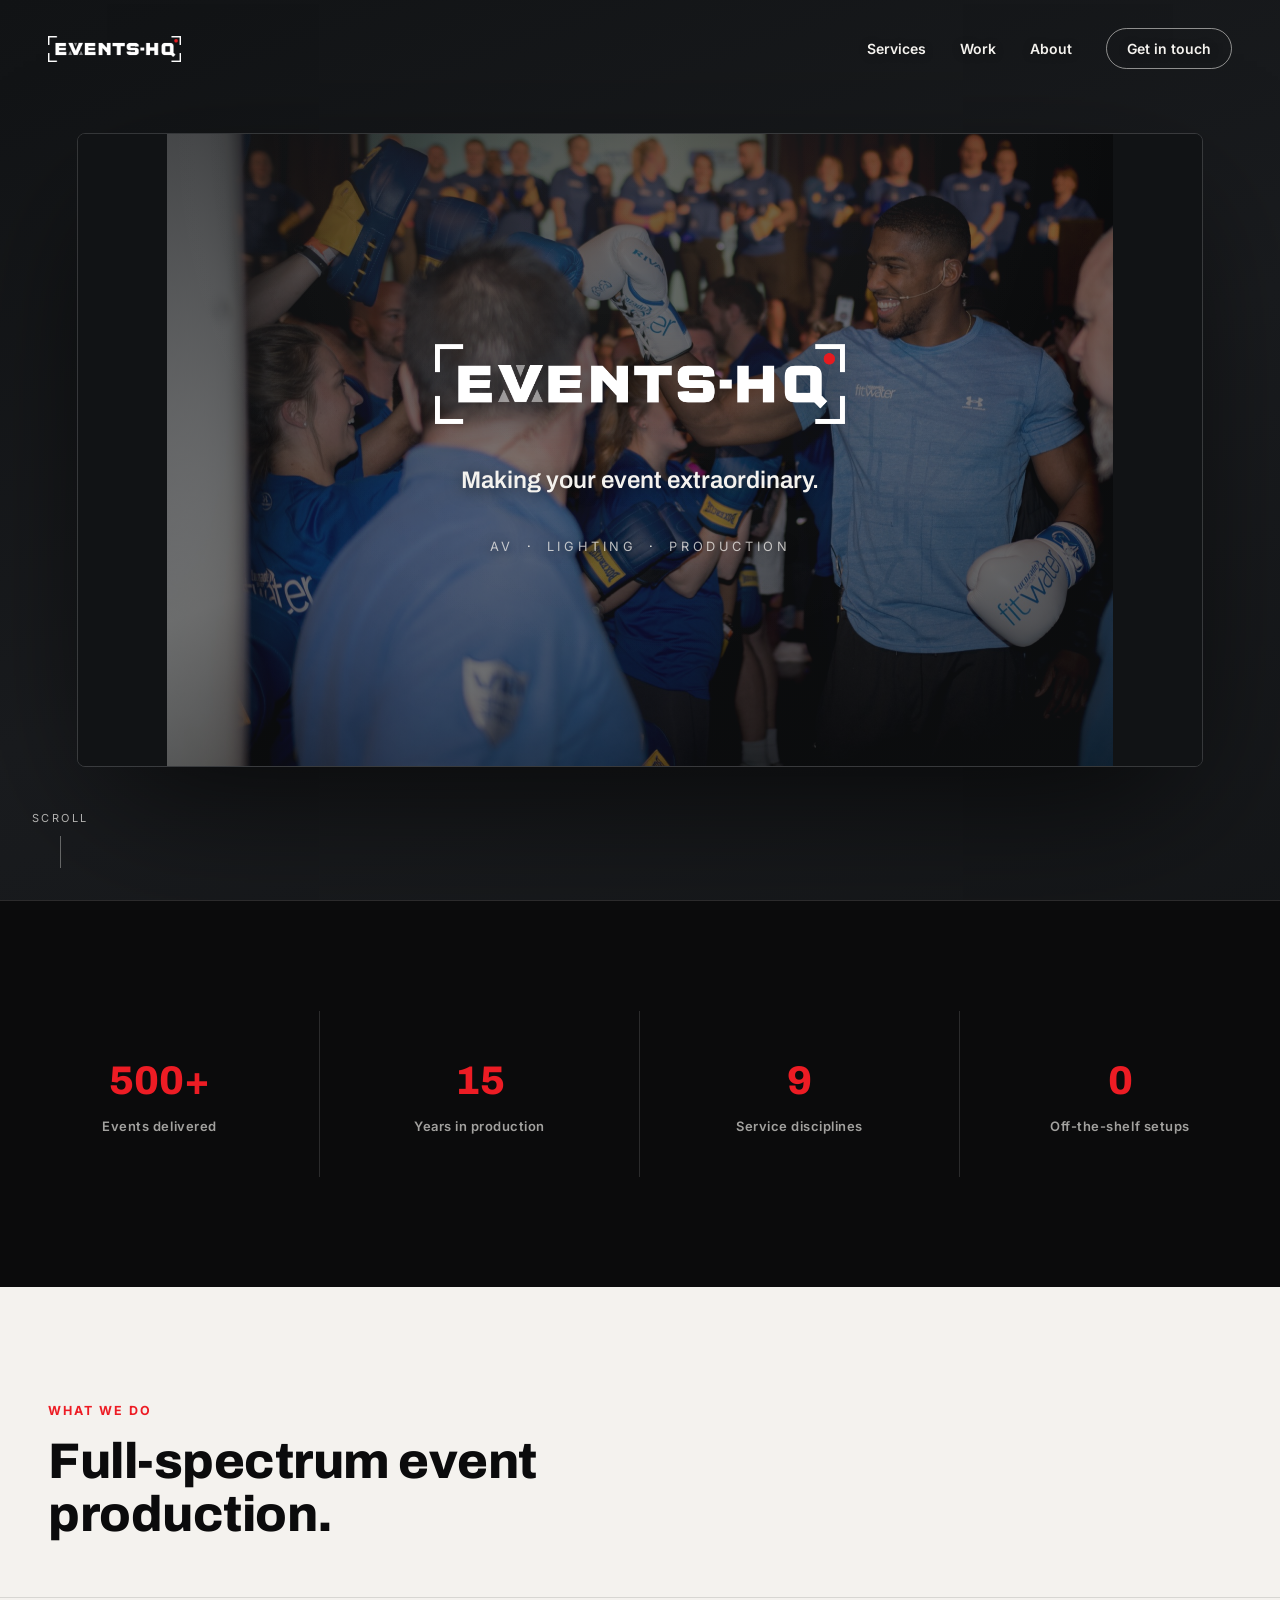
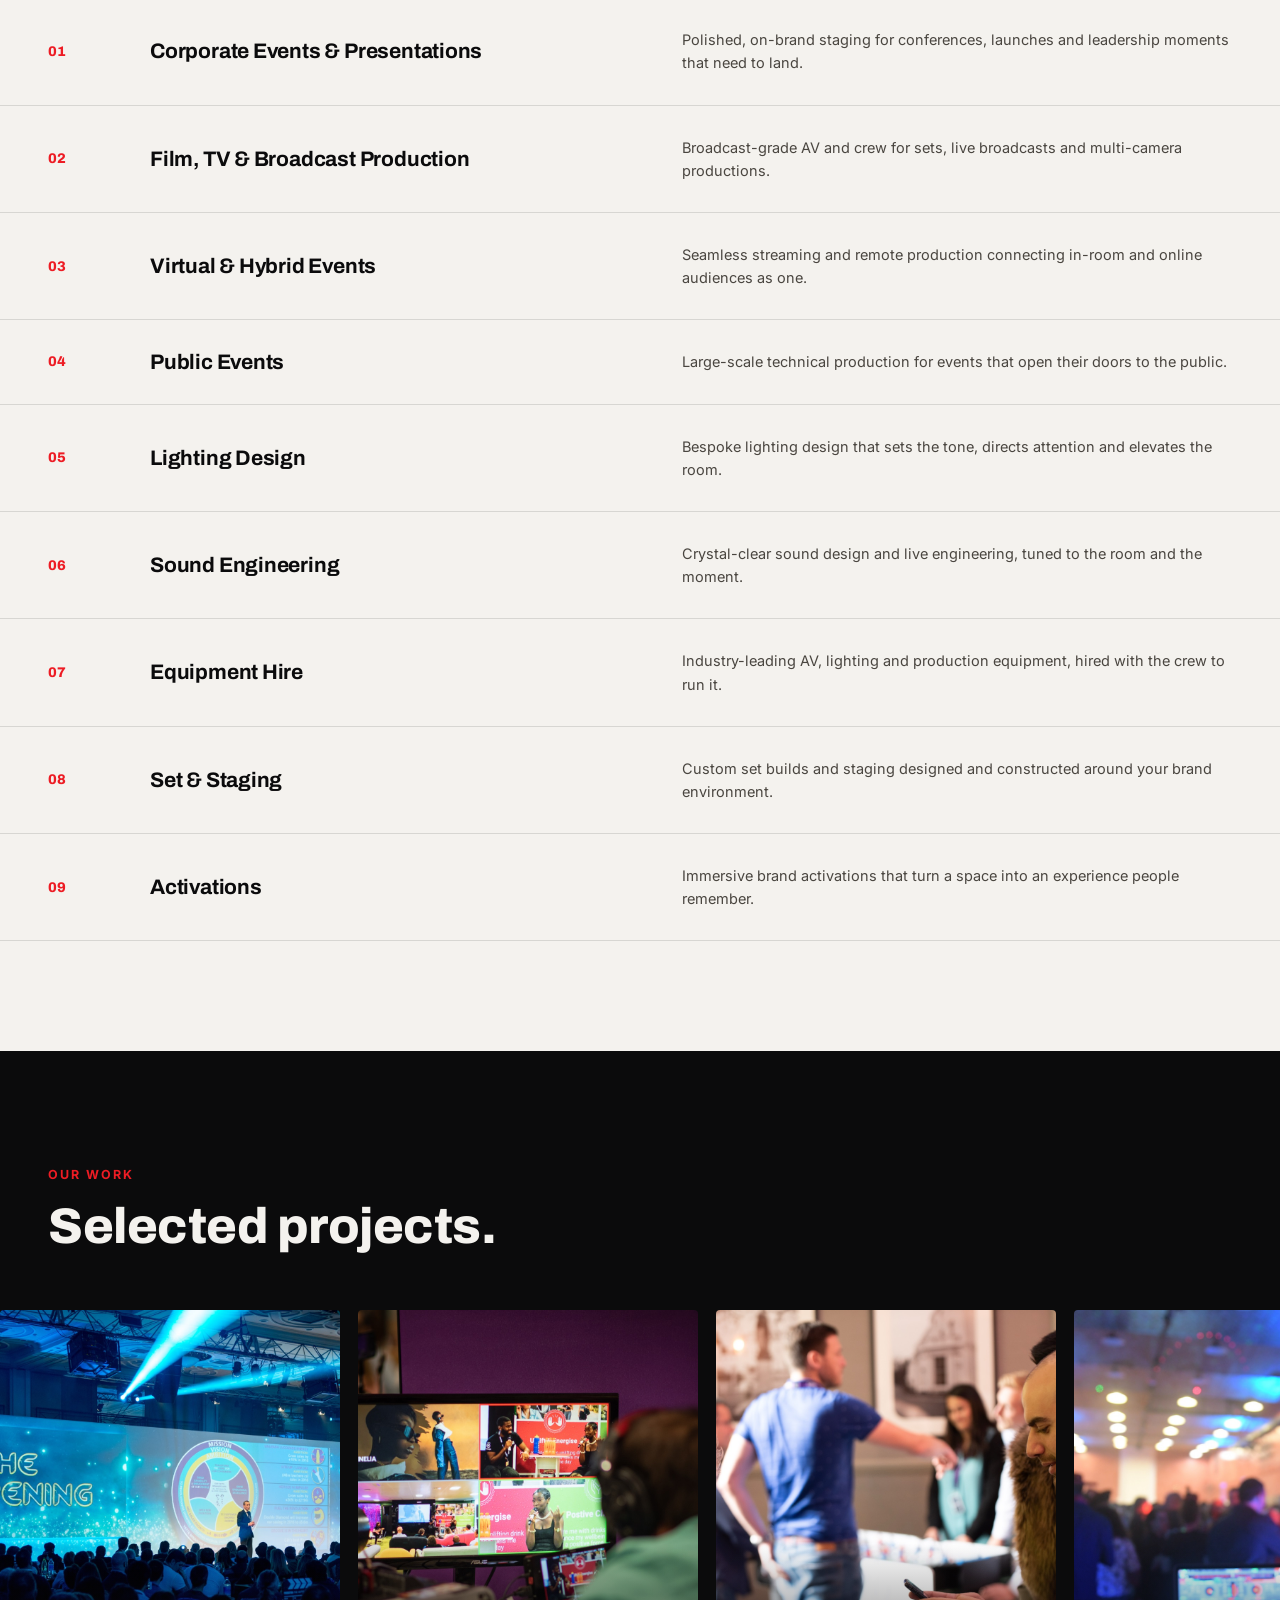
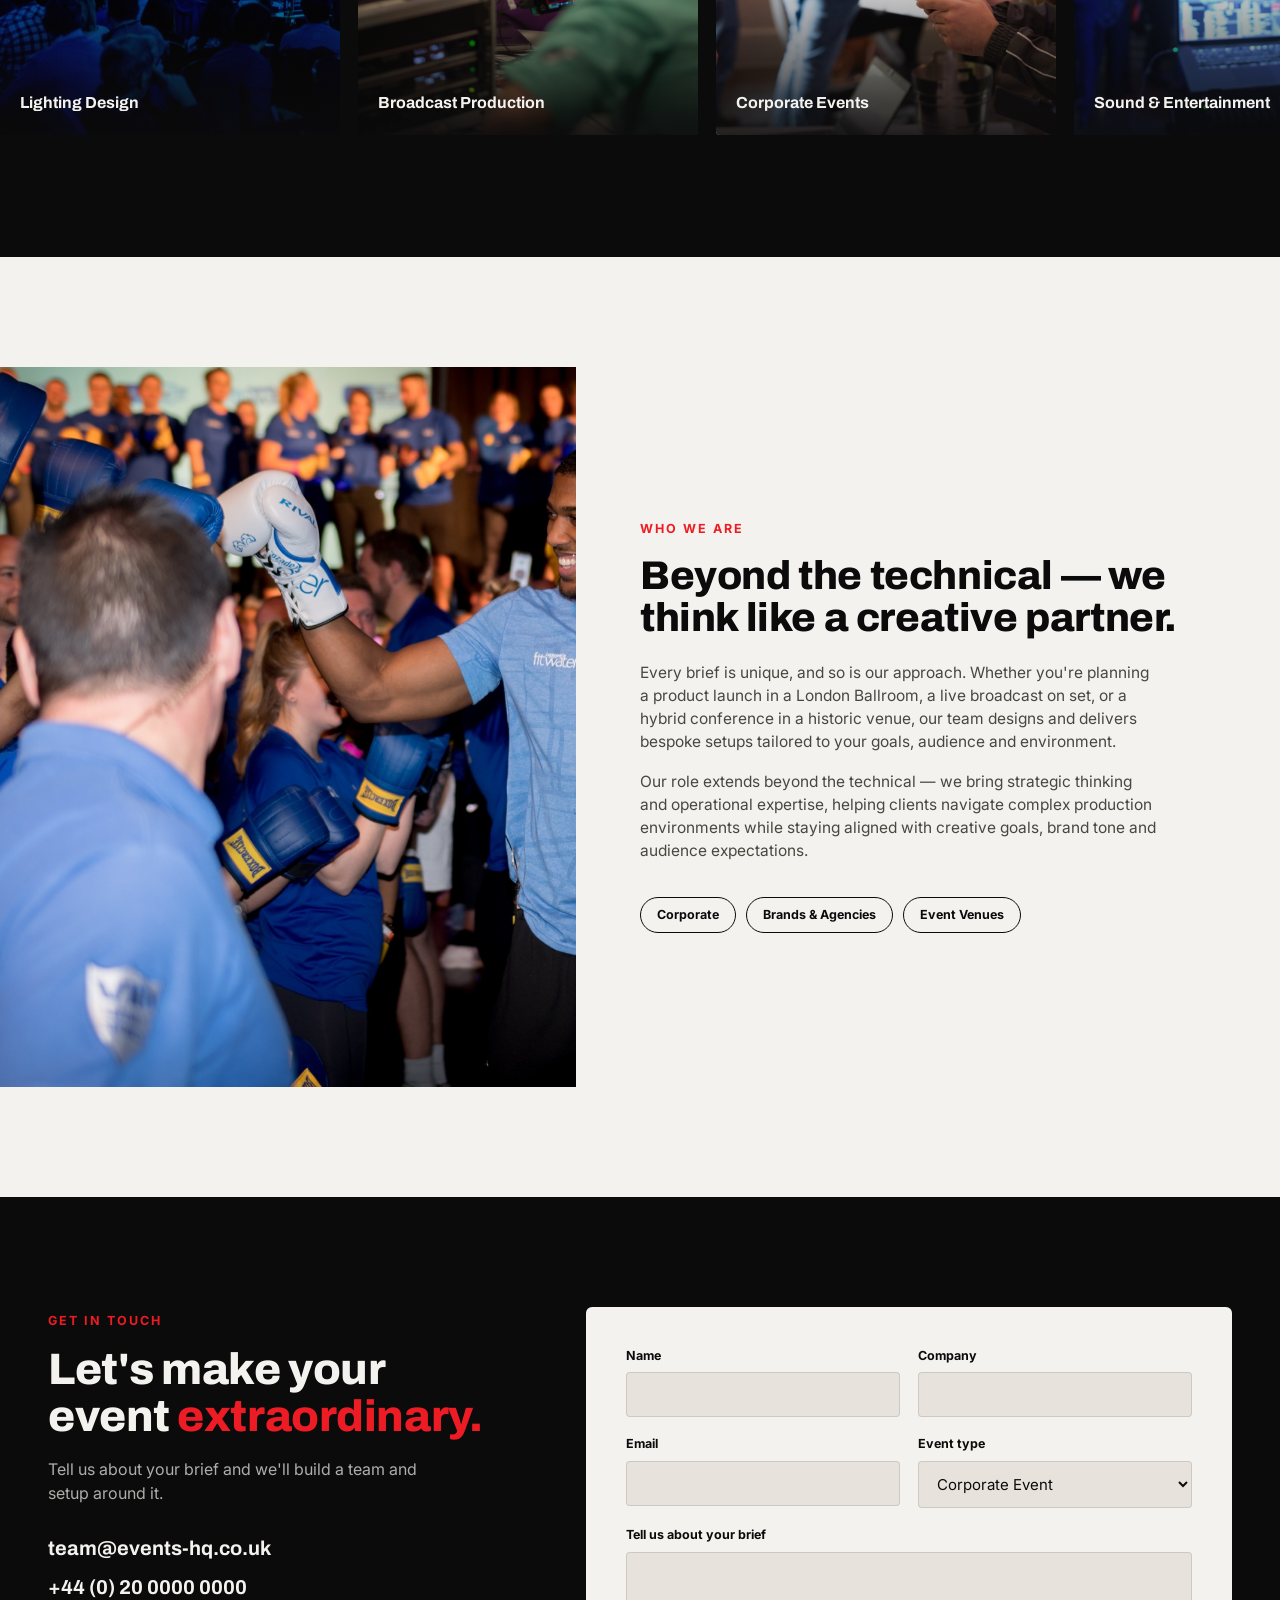
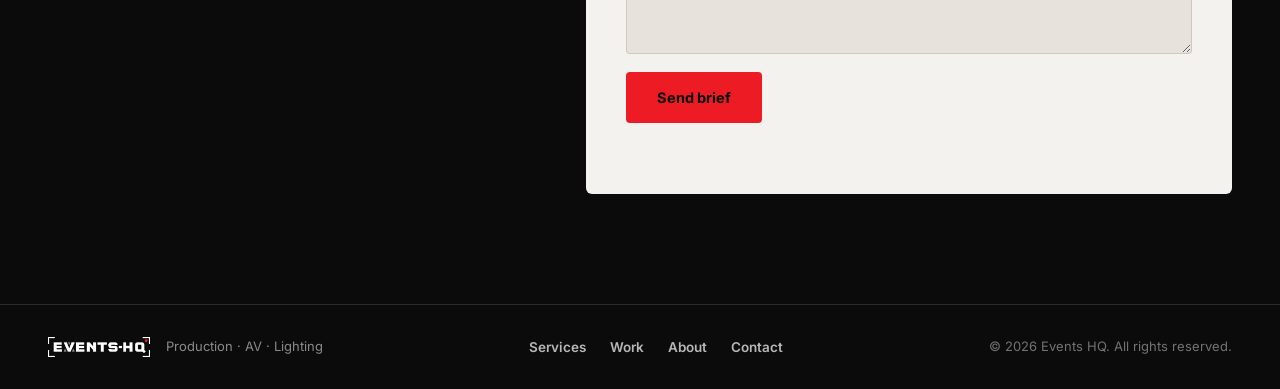
==== index.html @ 7dd7dae5 "deploy website-v2 to root" ====
<!DOCTYPE html>
<html lang="en">
<head>
<meta charset="UTF-8">
<meta name="viewport" content="width=device-width, initial-scale=1.0">
<title>Events HQ — Production, AV &amp; Lighting</title>
<meta name="description" content="Events HQ delivers bespoke production, AV and lighting for corporate, broadcast and public events. Explore our services and get in touch.">
<link rel="preconnect" href="https://fonts.googleapis.com">
<link rel="preconnect" href="https://fonts.gstatic.com" crossorigin>
<link href="https://fonts.googleapis.com/css2?family=Archivo:wght@500;600;700;800;900&family=Inter:wght@400;500;600;700&display=swap" rel="stylesheet">
<link rel="stylesheet" href="styles.css">
</head>
<body>

<header class="site-header" id="siteHeader">
  <a href="#top" class="brand">
    <img src="assets/logos/logo-white.png" alt="Events HQ" class="brand-logo">
  </a>
  <nav class="main-nav" id="mainNav">
    <a href="#services">Services</a>
    <a href="#work">Work</a>
    <a href="#about">About</a>
    <a href="#contact" class="nav-cta">Get in touch</a>
  </nav>
  <button class="nav-toggle" id="navToggle" aria-label="Toggle menu">
    <span></span><span></span>
  </button>
</header>

<div class="mobile-nav" id="mobileNav">
  <a href="#services">Services</a>
  <a href="#work">Work</a>
  <a href="#about">About</a>
  <a href="#contact">Get in touch</a>
</div>

<main id="top">

  <!-- HERO : 16:9 screen -->
  <section class="hero" id="hero">
    <a href="#services" class="scroll-cue" aria-label="Scroll to services">
      <span>Scroll</span>
      <span class="scroll-cue__line"></span>
    </a>
    <div class="screen">
      <div class="screen__bg">
        <img src="assets/images/about.jpg" alt="" role="presentation">
      </div>
      <img src="assets/logos/logo-white.png" alt="Events HQ" class="screen__logo">
      <p class="screen__tagline">Making your event extraordinary.</p>
      <p class="screen__services">AV <span>&middot;</span> Lighting <span>&middot;</span> Production</p>
    </div>
  </section>

  <!-- STATS STRIP -->
  <section class="stats">
    <div class="stat"><strong>500+</strong><span>Events delivered</span></div>
    <div class="stat"><strong>15</strong><span>Years in production</span></div>
    <div class="stat"><strong>9</strong><span>Service disciplines</span></div>
    <div class="stat"><strong>0</strong><span>Off-the-shelf setups</span></div>
  </section>

  <!-- SERVICES -->
  <section class="services" id="services">
    <div class="section-head">
      <span class="tag-label">What we do</span>
      <h2>Full-spectrum event<br>production.</h2>
    </div>

    <div class="services-list">
      <div class="service-row">
        <span class="service-index">01</span>
        <h3>Corporate Events &amp; Presentations</h3>
        <p>Polished, on-brand staging for conferences, launches and leadership moments that need to land.</p>
      </div>
      <div class="service-row">
        <span class="service-index">02</span>
        <h3>Film, TV &amp; Broadcast Production</h3>
        <p>Broadcast-grade AV and crew for sets, live broadcasts and multi-camera productions.</p>
      </div>
      <div class="service-row">
        <span class="service-index">03</span>
        <h3>Virtual &amp; Hybrid Events</h3>
        <p>Seamless streaming and remote production connecting in-room and online audiences as one.</p>
      </div>
      <div class="service-row">
        <span class="service-index">04</span>
        <h3>Public Events</h3>
        <p>Large-scale technical production for events that open their doors to the public.</p>
      </div>
      <div class="service-row">
        <span class="service-index">05</span>
        <h3>Lighting Design</h3>
        <p>Bespoke lighting design that sets the tone, directs attention and elevates the room.</p>
      </div>
      <div class="service-row">
        <span class="service-index">06</span>
        <h3>Sound Engineering</h3>
        <p>Crystal-clear sound design and live engineering, tuned to the room and the moment.</p>
      </div>
      <div class="service-row">
        <span class="service-index">07</span>
        <h3>Equipment Hire</h3>
        <p>Industry-leading AV, lighting and production equipment, hired with the crew to run it.</p>
      </div>
      <div class="service-row">
        <span class="service-index">08</span>
        <h3>Set &amp; Staging</h3>
        <p>Custom set builds and staging designed and constructed around your brand environment.</p>
      </div>
      <div class="service-row">
        <span class="service-index">09</span>
        <h3>Activations</h3>
        <p>Immersive brand activations that turn a space into an experience people remember.</p>
      </div>
    </div>
  </section>

  <!-- WORK -->
  <section class="work" id="work">
    <div class="section-head">
      <span class="tag-label">Our work</span>
      <h2>Selected projects.</h2>
    </div>
    <div class="work-strip">
      <figure class="work-item">
        <img src="assets/images/lighting.jpg" alt="Stage and lighting design for a corporate conference" loading="lazy">
        <figcaption><span>Lighting Design</span></figcaption>
      </figure>
      <figure class="work-item">
        <img src="assets/images/broadcast.jpg" alt="Live broadcast production control desk" loading="lazy">
        <figcaption><span>Broadcast Production</span></figcaption>
      </figure>
      <figure class="work-item">
        <img src="assets/images/corporate.jpg" alt="Corporate networking reception event" loading="lazy">
        <figcaption><span>Corporate Events</span></figcaption>
      </figure>
      <figure class="work-item">
        <img src="assets/images/entertainment.jpg" alt="Live event sound and entertainment lighting" loading="lazy">
        <figcaption><span>Sound &amp; Entertainment</span></figcaption>
      </figure>
      <figure class="work-item">
        <img src="assets/images/public-event.jpg" alt="Public outdoor brand activation" loading="lazy">
        <figcaption><span>Public Events</span></figcaption>
      </figure>
      <figure class="work-item">
        <img src="assets/images/staging.jpg" alt="Custom staging and screen build for a conference" loading="lazy">
        <figcaption><span>Set &amp; Staging</span></figcaption>
      </figure>
      <figure class="work-item">
        <img src="assets/images/gala.jpg" alt="Awards and gala dinner production" loading="lazy">
        <figcaption><span>Awards &amp; Gala</span></figcaption>
      </figure>
      <figure class="work-item">
        <img src="assets/images/activation.jpg" alt="Brand activation with live audience" loading="lazy">
        <figcaption><span>Activations</span></figcaption>
      </figure>
    </div>
  </section>

  <!-- ABOUT -->
  <section class="about" id="about">
    <div class="about-media">
      <img src="assets/images/about.jpg" alt="Events HQ crew on site preparing a production" loading="lazy">
    </div>
    <div class="about-copy">
      <span class="tag-label">Who we are</span>
      <h2>Beyond the technical — we think like a creative partner.</h2>
      <p>Every brief is unique, and so is our approach. Whether you're planning a product launch in a London Ballroom, a live broadcast on set, or a hybrid conference in a historic venue, our team designs and delivers bespoke setups tailored to your goals, audience and environment.</p>
      <p>Our role extends beyond the technical — we bring strategic thinking and operational expertise, helping clients navigate complex production environments while staying aligned with creative goals, brand tone and audience expectations.</p>
      <ul class="about-tags">
        <li>Corporate</li>
        <li>Brands &amp; Agencies</li>
        <li>Event Venues</li>
      </ul>
    </div>
  </section>

  <!-- CONTACT -->
  <section class="contact" id="contact">
    <div class="contact-intro">
      <span class="tag-label tag-label--light">Get in touch</span>
      <h2>Let's make your<br>event <span>extraordinary.</span></h2>
      <p>Tell us about your brief and we'll build a team and setup around it.</p>
      <div class="contact-details">
        <a href="mailto:team@events-hq.co.uk">team@events-hq.co.uk</a>
        <a href="tel:+442000000000">+44 (0) 20 0000 0000</a>
      </div>
    </div>
    <form class="contact-form" id="contactForm">
      <div class="form-row">
        <label>
          <span>Name</span>
          <input type="text" name="name" required>
        </label>
        <label>
          <span>Company</span>
          <input type="text" name="company">
        </label>
      </div>
      <div class="form-row">
        <label>
          <span>Email</span>
          <input type="email" name="email" required>
        </label>
        <label>
          <span>Event type</span>
          <select name="eventType">
            <option>Corporate Event</option>
            <option>Broadcast / Film</option>
            <option>Virtual / Hybrid</option>
            <option>Public Event</option>
            <option>Activation</option>
            <option>Other</option>
          </select>
        </label>
      </div>
      <label class="full">
        <span>Tell us about your brief</span>
        <textarea name="message" rows="4" required></textarea>
      </label>
      <button type="submit" class="btn btn-solid">Send brief</button>
      <p class="form-note" id="formNote"></p>
    </form>
  </section>

</main>

<footer class="site-footer">
  <div class="footer-brand">
    <img src="assets/logos/logo-white.png" alt="Events HQ" class="footer-logo">
    <p>Production &middot; AV &middot; Lighting</p>
  </div>
  <div class="footer-links">
    <a href="#services">Services</a>
    <a href="#work">Work</a>
    <a href="#about">About</a>
    <a href="#contact">Contact</a>
  </div>
  <p class="footer-copy">&copy; <span id="year"></span> Events HQ. All rights reserved.</p>
</footer>

<script src="script.js"></script>
</body>
</html>
---- styles.css ----
/* ===== Tokens ===== */
:root{
  --ink: #0B0B0C;
  --ink-soft: #16161A;
  --paper: #F4F2EE;
  --paper-dim: #E7E3DC;
  --amber: #ED1C24;
  --amber-deep: #C0151B;
  --line: rgba(244,242,238,0.14);
  --line-dark: rgba(11,11,12,0.12);

  --font-display: 'Archivo', sans-serif;
  --font-body: 'Inter', sans-serif;

  --ease: cubic-bezier(.16,.84,.32,1);
}

*{margin:0;padding:0;box-sizing:border-box;}
html{scroll-behavior:smooth;}
body{
  font-family: var(--font-body);
  background: var(--paper);
  color: var(--ink);
  line-height: 1.5;
  overflow-x: hidden;
}
img{max-width:100%;display:block;}
a{color:inherit;text-decoration:none;}
ul{list-style:none;}
h1,h2,h3{
  font-family: var(--font-display);
  font-weight: 800;
  letter-spacing: -0.01em;
  line-height: 1.05;
}

.tag-label{
  display:inline-block; font-size: 12.5px; font-weight: 700; letter-spacing: 0.16em;
  text-transform: uppercase; color: var(--amber); margin-bottom: 16px;
}
.tag-label--light{ color: var(--amber); }

/* ===== Header ===== */
.site-header{
  position: fixed; top:0; left:0; right:0; z-index: 500;
  display:flex; align-items:center; justify-content:space-between;
  padding: 28px 48px;
}
.brand-logo{ height: 26px; width:auto; }
.main-nav{ display:flex; align-items:center; gap: 34px; }
.main-nav a{
  color: var(--paper); font-size: 14px; font-weight: 600;
  text-shadow: 0 1px 8px rgba(0,0,0,0.35);
}
.main-nav a:hover{ color: var(--amber); }
.nav-cta{
  border: 1.5px solid rgba(244,242,238,0.55); padding: 9px 20px; border-radius: 999px;
  transition: border-color .25s ease, background .25s ease, color .25s ease;
}
.nav-cta:hover{ border-color: var(--amber); background: var(--amber); color: var(--ink); }

.nav-toggle{
  display:none; flex-direction:column; gap:5px; background:none; border:none; cursor:pointer; padding:6px; z-index: 700;
}
.nav-toggle span{ width:22px; height:2px; background: var(--paper); display:block; }

@media (max-width: 760px){
  .site-header{ padding: 20px 24px; }
  .main-nav{ display:none; }
  .nav-toggle{ display:flex; }
}

.mobile-nav{
  position: fixed; inset:0; background: var(--ink); z-index: 600;
  display:flex; flex-direction:column; align-items:center; justify-content:center; gap: 30px;
  transform: translateY(-100%); transition: transform .5s var(--ease);
}
.mobile-nav.open{ transform: translateY(0); }
.mobile-nav a{ color: var(--paper); font-family: var(--font-display); font-size: 30px; font-weight: 700; }
.mobile-nav a:hover{ color: var(--amber); }

/* ===== Buttons ===== */
.btn{
  display:inline-flex; align-items:center; gap:10px;
  font-family: var(--font-body); font-weight:700; font-size:14.5px;
  padding: 16px 30px; border-radius: 4px; border: 1.5px solid transparent;
  transition: transform .3s var(--ease), background .3s ease, color .3s ease, border-color .3s ease;
}
.btn-solid{ background: var(--amber); color: var(--ink); }
.btn-solid:hover{ background: var(--amber-deep); color: var(--paper); transform: translateY(-2px); }
.btn-line{ color: var(--paper); border-color: rgba(244,242,238,0.45); }
.btn-line:hover{ border-color: var(--amber); color: var(--amber); transform: translateY(-2px); }

/* ===== Hero — 16:9 screen ===== */
.hero{
  position: relative;
  min-height: 100vh;
  display:flex; align-items:center; justify-content:center;
  padding: 6vw;
  overflow:hidden;
  background: linear-gradient(160deg, #111315 0%, #1a1c1f 55%, #111315 130%);
}

.scroll-cue{
  position:absolute; left:32px; bottom:32px; z-index:5;
  display:flex; flex-direction:column; align-items:center; gap:10px;
  color: rgba(244,242,238,0.7); font-size:11px; letter-spacing:0.22em; text-transform:uppercase;
  transition: color .3s ease;
}
.scroll-cue__line{ width:1px; height:32px; background:currentColor; opacity:.5; transition: height .3s ease, opacity .3s ease; }
.scroll-cue:hover{ color: var(--paper); }
.scroll-cue:hover .scroll-cue__line{ height:44px; opacity:.9; }

.screen{
  position:relative; z-index:1;
  width:min(88vw,1400px); aspect-ratio:16/9;
  display:flex; flex-direction:column; align-items:center; justify-content:center;
  gap: clamp(1.2rem,3vw,2.4rem);
  text-align:center; padding:5vw; border-radius:8px;
  border:1px solid rgba(255,255,255,0.14);
  box-shadow: 0 50px 140px -30px rgba(0,0,0,0.75), inset 0 0 0 1px rgba(255,255,255,0.04);
  overflow:hidden;
}
.screen__bg{ position:absolute; inset:0; z-index:0; background:#111315; }
.screen__bg img{ width:100%; height:100%; object-fit:contain; }
.screen__bg::after{
  content:''; position:absolute; inset:0;
  background:
    radial-gradient(ellipse at 50% 0%, rgba(255,255,255,0.06) 0%, transparent 60%),
    linear-gradient(160deg, rgba(17,19,21,0.78) 0%, rgba(17,19,21,0.55) 50%, rgba(17,19,21,0.78) 130%);
}
.screen__logo{
  position:relative; z-index:1; width:clamp(220px,32vw,480px); height:auto;
  filter: drop-shadow(0 4px 24px rgba(0,0,0,0.55));
}
.screen__tagline{
  position:relative; z-index:1;
  font-family: var(--font-display); font-weight:600;
  font-size: clamp(1.05rem,2.1vw,1.5rem); color: var(--paper);
  text-shadow: 0 2px 16px rgba(0,0,0,0.5);
}
.screen__services{
  position:relative; z-index:1;
  font-size: clamp(0.7rem,1vw,0.85rem); letter-spacing:0.28em; text-transform:uppercase;
  color: rgba(244,242,238,0.75); text-shadow: 0 2px 12px rgba(0,0,0,0.5);
}
.screen__services span{ color: var(--paper); margin:0 0.4em; }

@media (max-width: 760px){
  .scroll-cue{ left:18px; bottom:18px; font-size:10px; }
  .screen{ aspect-ratio:auto; min-height:70vh; padding:12vw 8vw; }
}

/* ===== Stats strip ===== */
.stats{
  display:grid; grid-template-columns: repeat(4,1fr);
  background: var(--ink); border-top: 1px solid var(--line);
}
.stat{
  padding: 40px 24px; text-align:center; border-right: 1px solid var(--line);
  display:flex; flex-direction:column; gap:6px;
}
.stat:last-child{ border-right:none; }
.stat strong{ font-family: var(--font-display); font-size: clamp(28px,3.4vw,40px); color: var(--amber); font-weight:800; }
.stat span{ color: rgba(244,242,238,0.65); font-size: 13px; font-weight:600; letter-spacing:0.04em; }
@media (max-width: 700px){
  .stats{ grid-template-columns: repeat(2,1fr); }
  .stat{ padding: 28px 16px; }
  .stat:nth-child(2){ border-right:none; }
}

/* ===== Section heads ===== */
.section-head{ max-width: 680px; padding: 0 48px; margin-bottom: 56px; }
.section-head h2{ font-size: clamp(30px, 4.2vw, 50px); }
@media (max-width: 700px){ .section-head{ padding: 0 24px; } }

section{ padding: 110px 0; }
@media (max-width: 700px){ section{ padding: 80px 0; } }

/* ===== Services ===== */
.services{ background: var(--paper); }
.services-list{ border-top: 1px solid var(--line-dark); }
.service-row{
  display:grid; grid-template-columns: 70px 1fr 1.1fr; align-items:center; gap: 32px;
  padding: 30px 48px; border-bottom: 1px solid var(--line-dark);
  transition: background .35s ease;
}
.service-row:hover{ background: var(--paper-dim); }
.service-index{
  font-family: var(--font-display); font-weight:800; font-size:14px; color: var(--amber);
}
.service-row h3{ font-size: 21px; font-weight:700; }
.service-row p{ color: #4A4640; font-size: 14.5px; line-height:1.6; }
@media (max-width: 760px){
  .service-row{ grid-template-columns: 1fr; gap:10px; padding: 26px 24px; }
  .service-index{ font-size:13px; }
}

/* ===== Work ===== */
.work{ background: var(--ink); color: var(--paper); }
.work .section-head h2{ color: var(--paper); }
.work-strip{
  display:flex; gap: 18px; overflow-x: auto; padding: 0 48px 12px;
  scroll-snap-type: x proximity;
}
.work-strip::-webkit-scrollbar{ height: 6px; }
.work-strip::-webkit-scrollbar-thumb{ background: rgba(244,242,238,0.25); border-radius:3px; }
.work-item{
  position:relative; flex: 0 0 340px; aspect-ratio: 4/5; overflow:hidden; border-radius:4px;
  scroll-snap-align: start;
}
@media (max-width: 700px){ .work-item{ flex-basis: 260px; } }
.work-item img{
  width:100%; height:100%; object-fit:cover; transition: transform .6s var(--ease);
}
.work-item:hover img{ transform: scale(1.06); }
.work-item figcaption{
  position:absolute; inset:0; display:flex; align-items:flex-end; padding: 20px;
  background: linear-gradient(180deg, transparent 55%, rgba(11,11,12,0.88) 100%);
}
.work-item figcaption span{ font-family: var(--font-display); font-weight:700; font-size:16px; color: var(--paper); }

/* ===== About ===== */
.about{
  background: var(--paper); display:grid; grid-template-columns: 0.9fr 1.1fr; gap: 0;
}
.about-media{ aspect-ratio: 4/5; overflow:hidden; }
.about-media img{ width:100%; height:100%; object-fit:cover; }
.about-copy{ padding: 70px 64px; display:flex; flex-direction:column; justify-content:center; }
.about-copy h2{ font-size: clamp(26px,3.6vw,40px); margin-bottom: 22px; }
.about-copy p{ color:#4A4640; font-size:15.5px; margin-bottom:16px; max-width: 520px; }
.about-tags{ display:flex; gap:10px; flex-wrap:wrap; margin-top:18px; }
.about-tags li{
  border: 1.5px solid var(--ink); padding: 8px 16px; border-radius:999px; font-size:12.5px; font-weight:700;
}
@media (max-width: 900px){
  .about{ grid-template-columns: 1fr; }
  .about-media{ aspect-ratio: 16/9; }
  .about-copy{ padding: 48px 24px; }
}

/* ===== Contact ===== */
.contact{
  background: var(--ink); color: var(--paper);
  display:grid; grid-template-columns: 0.85fr 1.15fr; gap: 60px;
  padding: 110px 48px;
}
.contact-intro h2{ color: var(--paper); font-size: clamp(28px,4vw,44px); margin-bottom: 18px; }
.contact-intro h2 span{ color: var(--amber); }
.contact-intro p{ color: rgba(244,242,238,0.7); font-size:16px; margin-bottom:28px; max-width:400px; }
.contact-details{ display:flex; flex-direction:column; gap:8px; }
.contact-details a{
  font-family: var(--font-display); font-weight:700; font-size:20px; width:max-content;
  border-bottom: 1.5px solid transparent; transition: border-color .3s ease, color .3s ease;
}
.contact-details a:hover{ border-color: var(--amber); color: var(--amber); }

.contact-form{
  background: var(--paper); color: var(--ink); padding: 40px; border-radius: 6px;
  display:flex; flex-direction:column; gap: 18px;
}
.form-row{ display:grid; grid-template-columns: 1fr 1fr; gap: 18px; }
@media (max-width: 560px){ .form-row{ grid-template-columns:1fr; } }
label{ display:flex; flex-direction:column; gap:7px; font-size:12.5px; font-weight:700; }
label.full{ width:100%; }
input, select, textarea{
  font-family: var(--font-body); font-size:15px; padding: 12px 14px; border: 1.5px solid var(--line-dark);
  border-radius:4px; background: var(--paper-dim); color: var(--ink); outline:none;
  transition: border-color .25s ease;
}
input:focus, select:focus, textarea:focus{ border-color: var(--amber); }
textarea{ resize:vertical; }
.contact-form .btn{ align-self:flex-start; }
.form-note{ font-size:13px; color: var(--amber-deep); font-weight:600; min-height:1em; }

@media (max-width: 900px){
  .contact{ grid-template-columns:1fr; padding: 80px 24px; gap:40px; }
}

/* ===== Footer ===== */
.site-footer{
  background: var(--ink); color: var(--paper); border-top: 1px solid var(--line);
  display:flex; align-items:center; justify-content:space-between; flex-wrap:wrap; gap: 20px;
  padding: 32px 48px;
}
.footer-brand{ display:flex; align-items:center; gap:16px; }
.footer-logo{ height:20px; }
.footer-brand p{ color: rgba(244,242,238,0.55); font-size:13px; }
.footer-links{ display:flex; gap:24px; }
.footer-links a{ font-size:13.5px; font-weight:600; color: rgba(244,242,238,0.75); }
.footer-links a:hover{ color: var(--amber); }
.footer-copy{ color: rgba(244,242,238,0.45); font-size:13px; }
@media (max-width: 700px){
  .site-footer{ flex-direction:column; align-items:flex-start; padding: 32px 24px; }
}
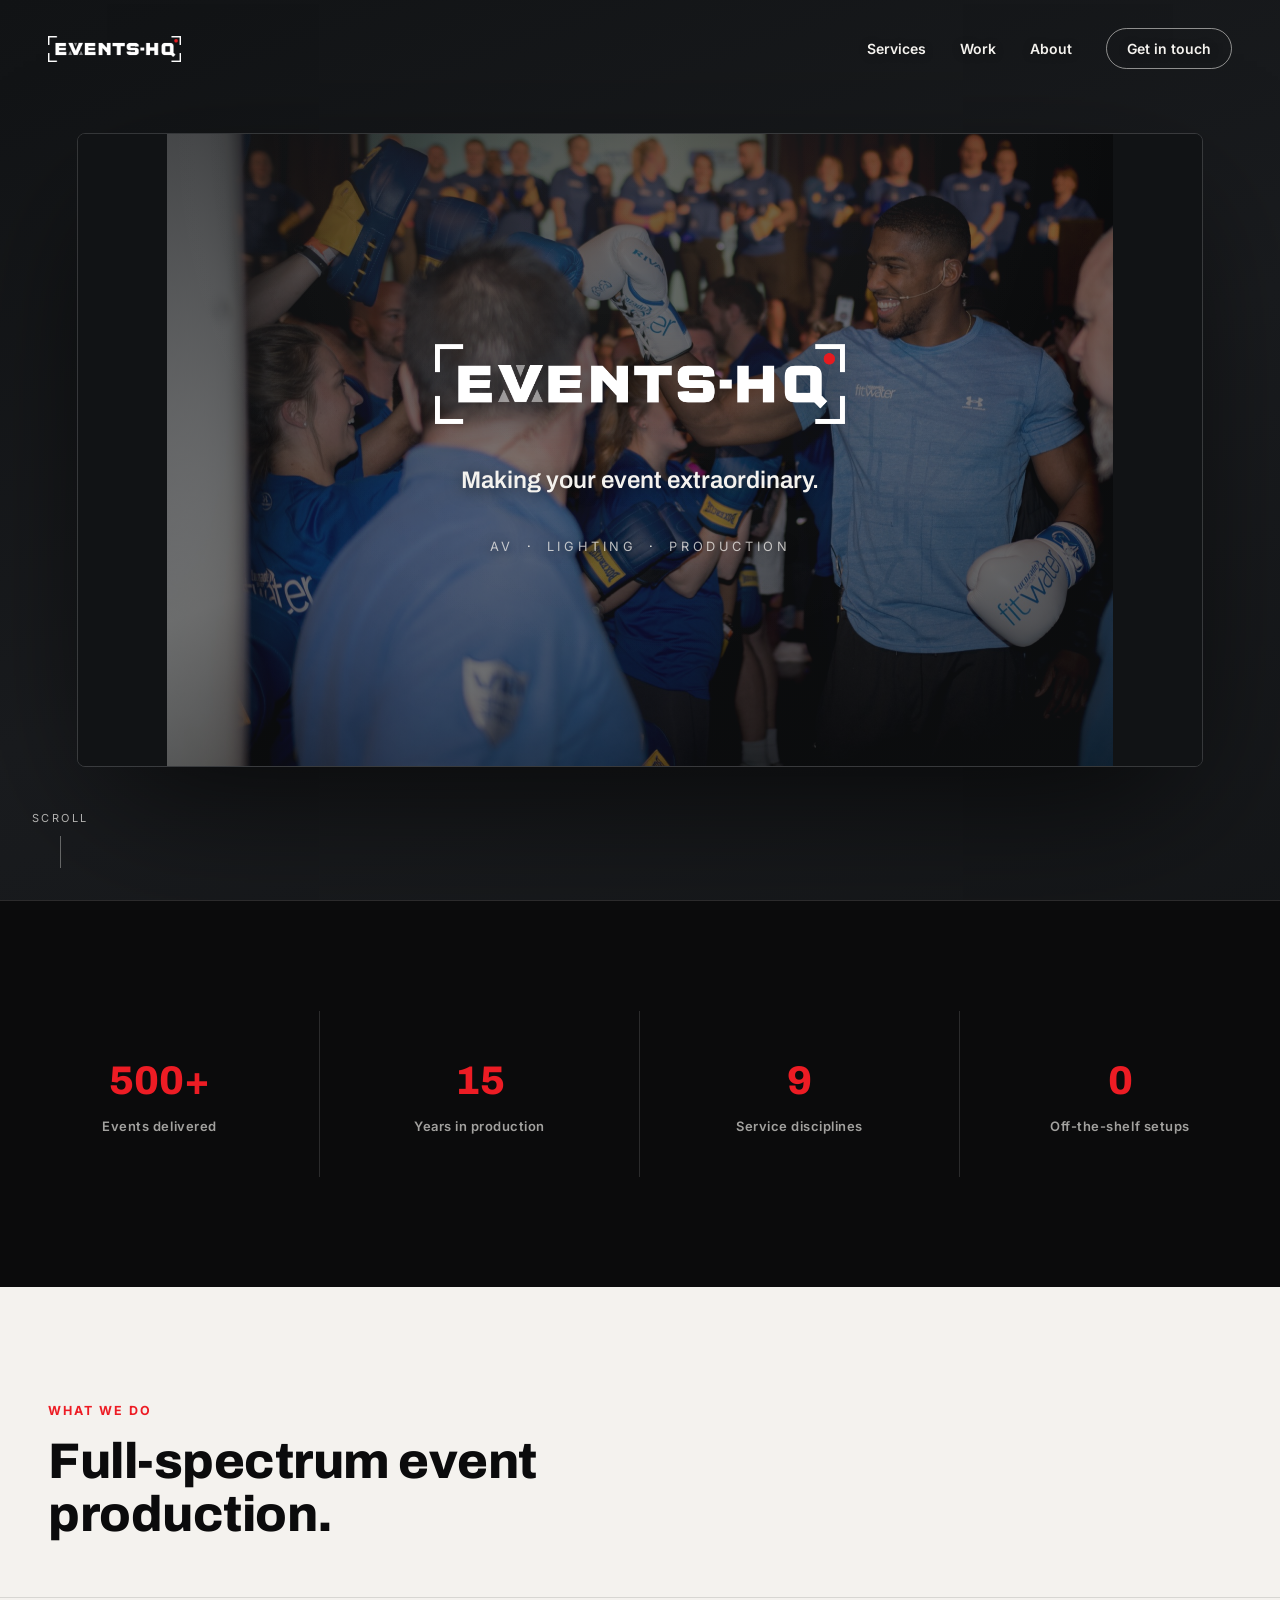
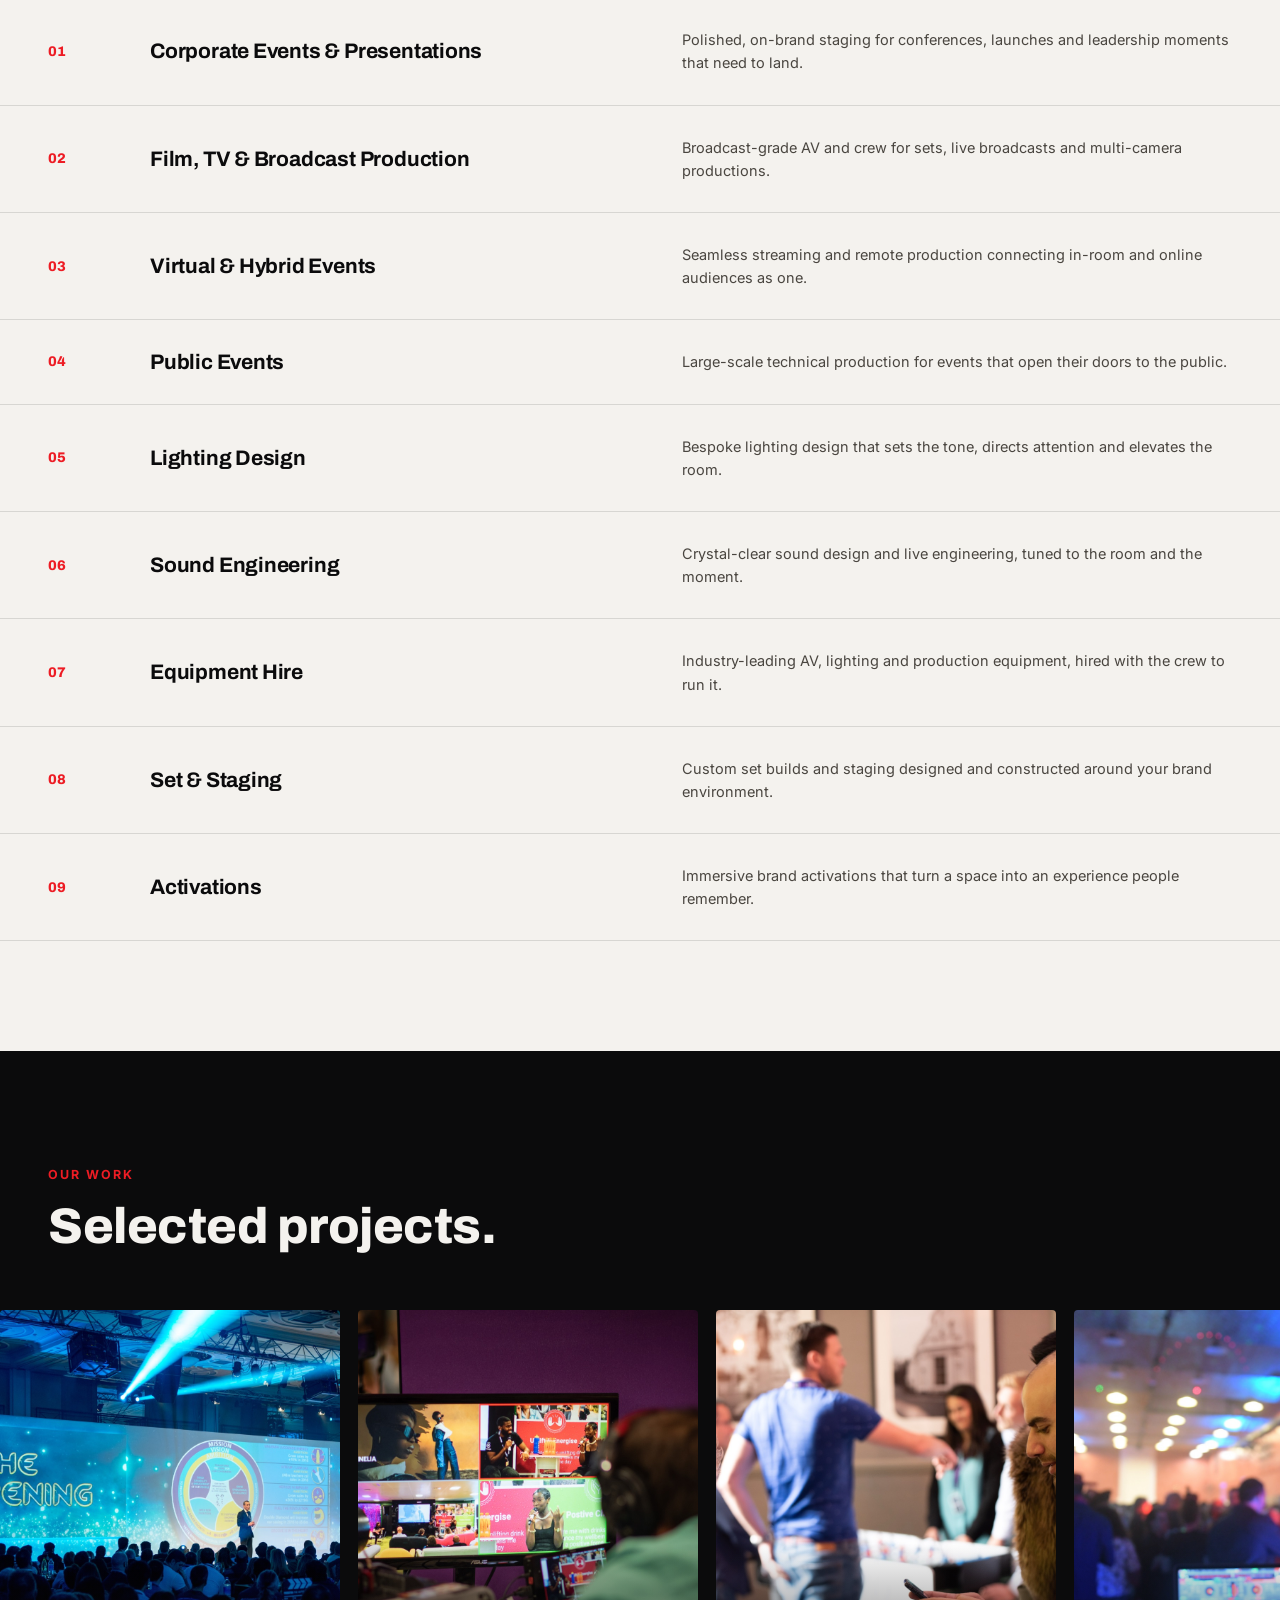
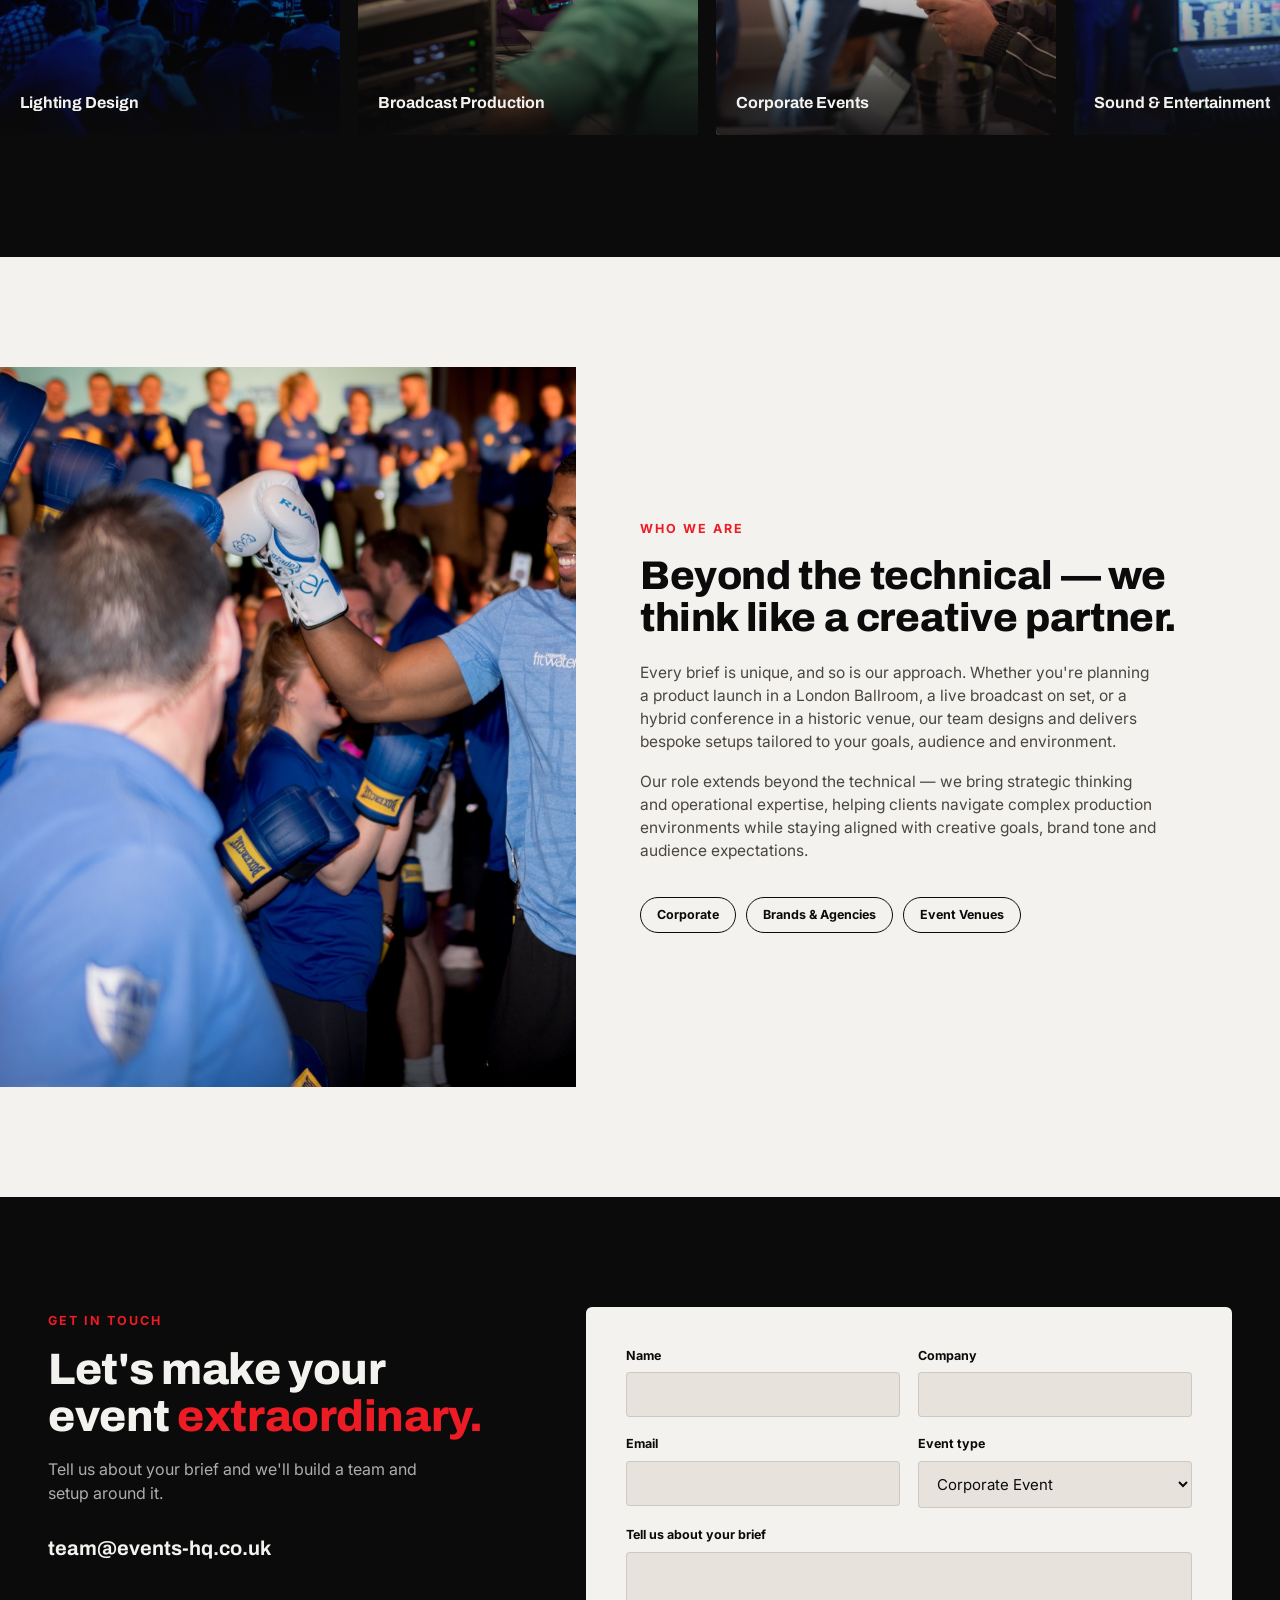
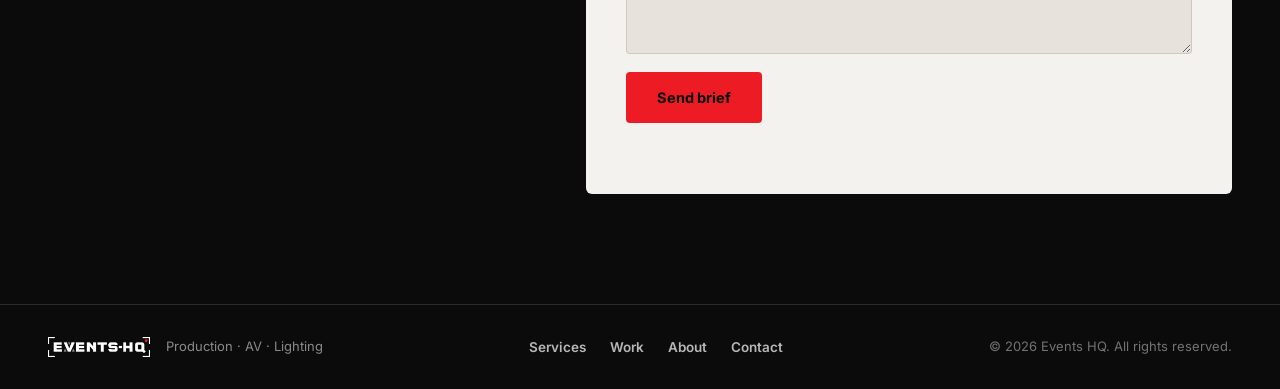
==== commit 31d8e22a: "Create clean Events HQ website repository" ====
--- a/index.html
+++ b/index.html
@@ -184,10 +184,9 @@
       <p>Tell us about your brief and we'll build a team and setup around it.</p>
       <div class="contact-details">
         <a href="mailto:team@events-hq.co.uk">team@events-hq.co.uk</a>
-        <a href="tel:+442000000000">+44 (0) 20 0000 0000</a>
-      </div>
-    </div>
-    <form class="contact-form" id="contactForm">
+      </div>
+    </div>
+   <form action="https://formspree.io/f/mnjkddbv" method="POST" class="contact-form reveal-up" id="contactForm">
       <div class="form-row">
         <label>
           <span>Name</span>
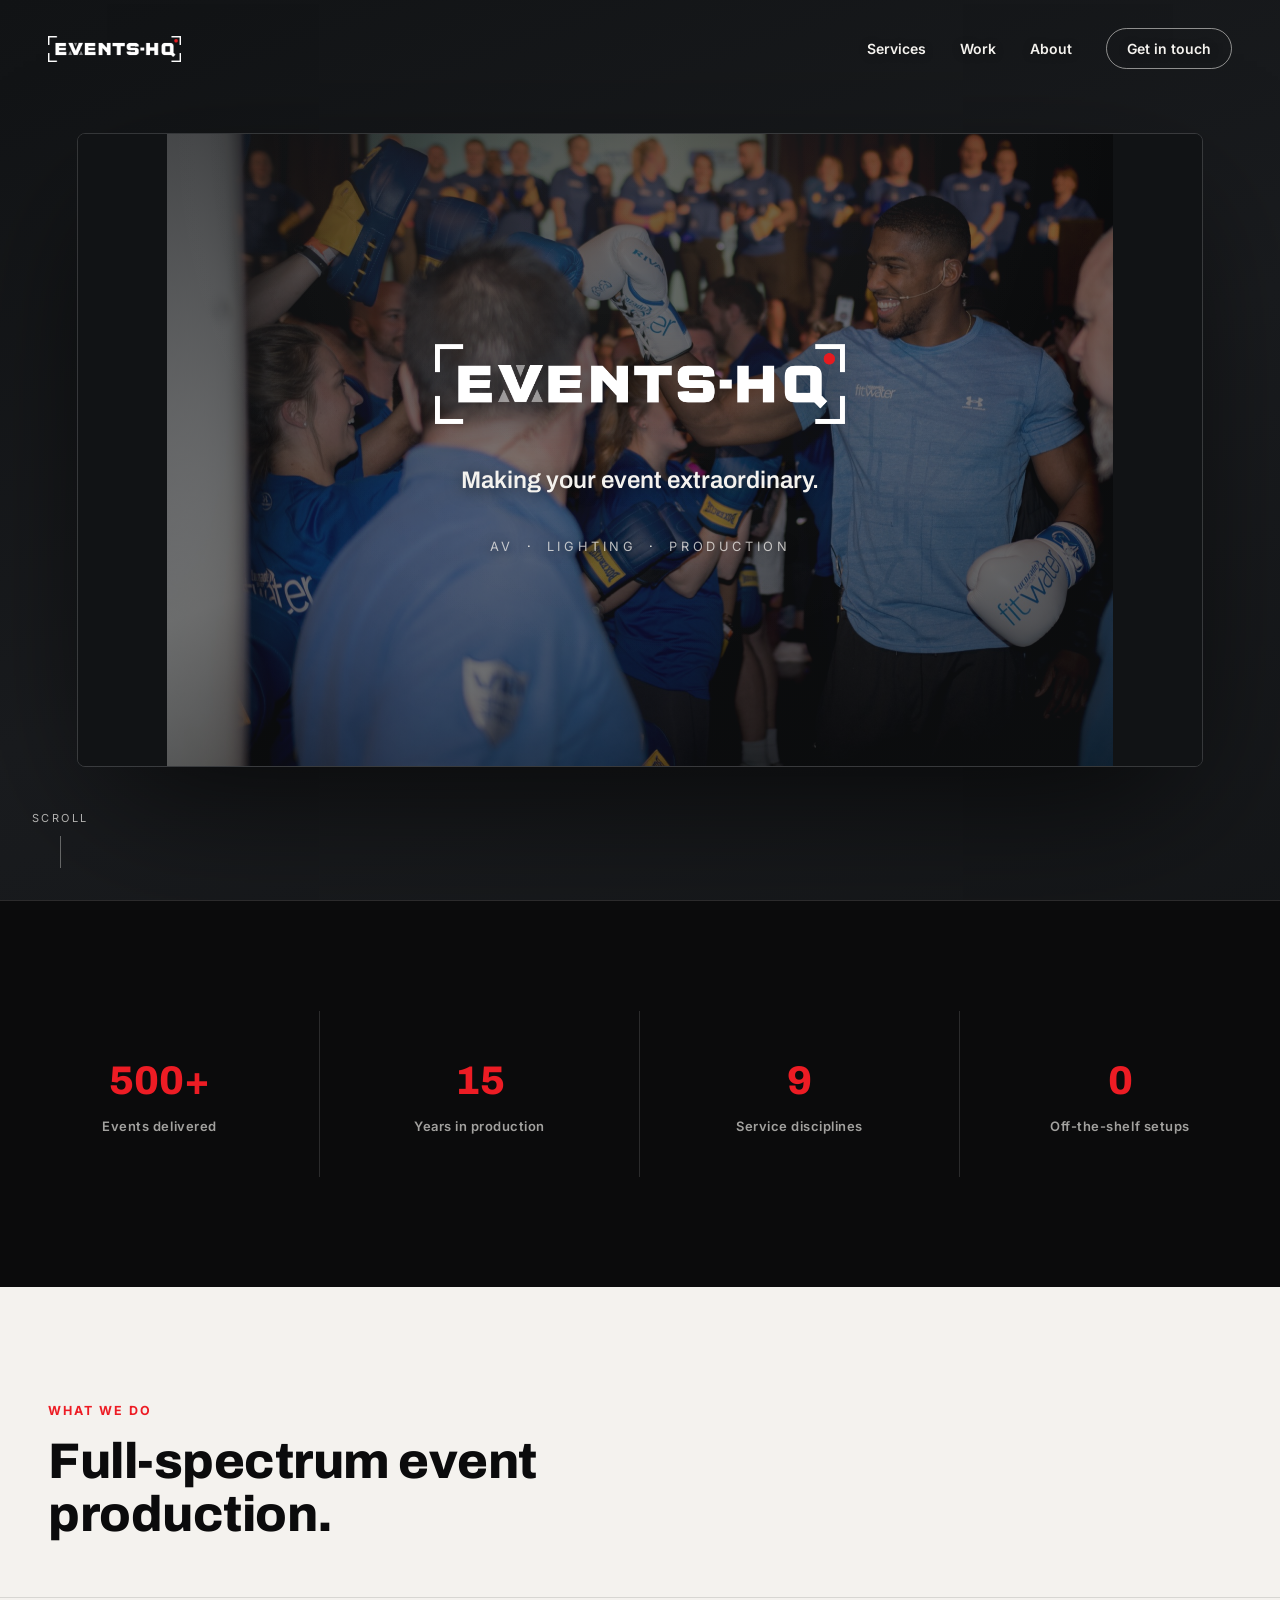
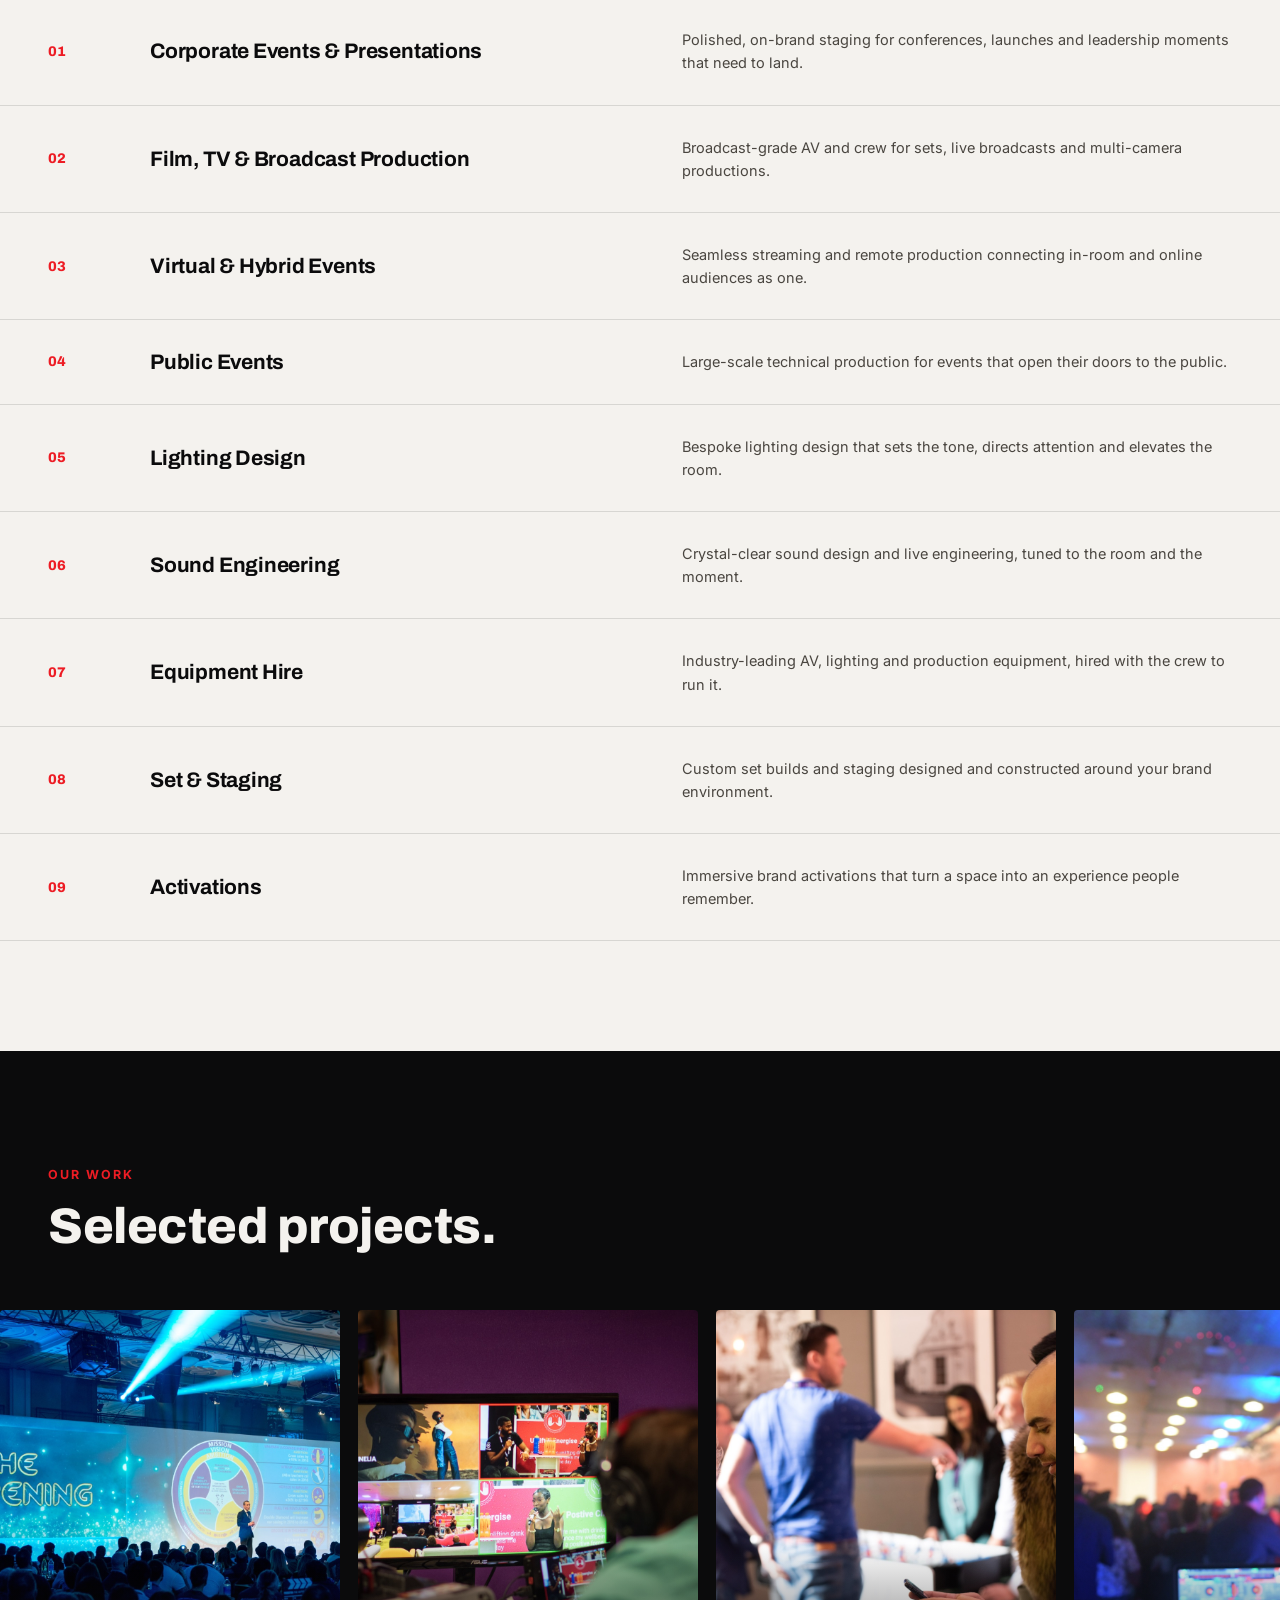
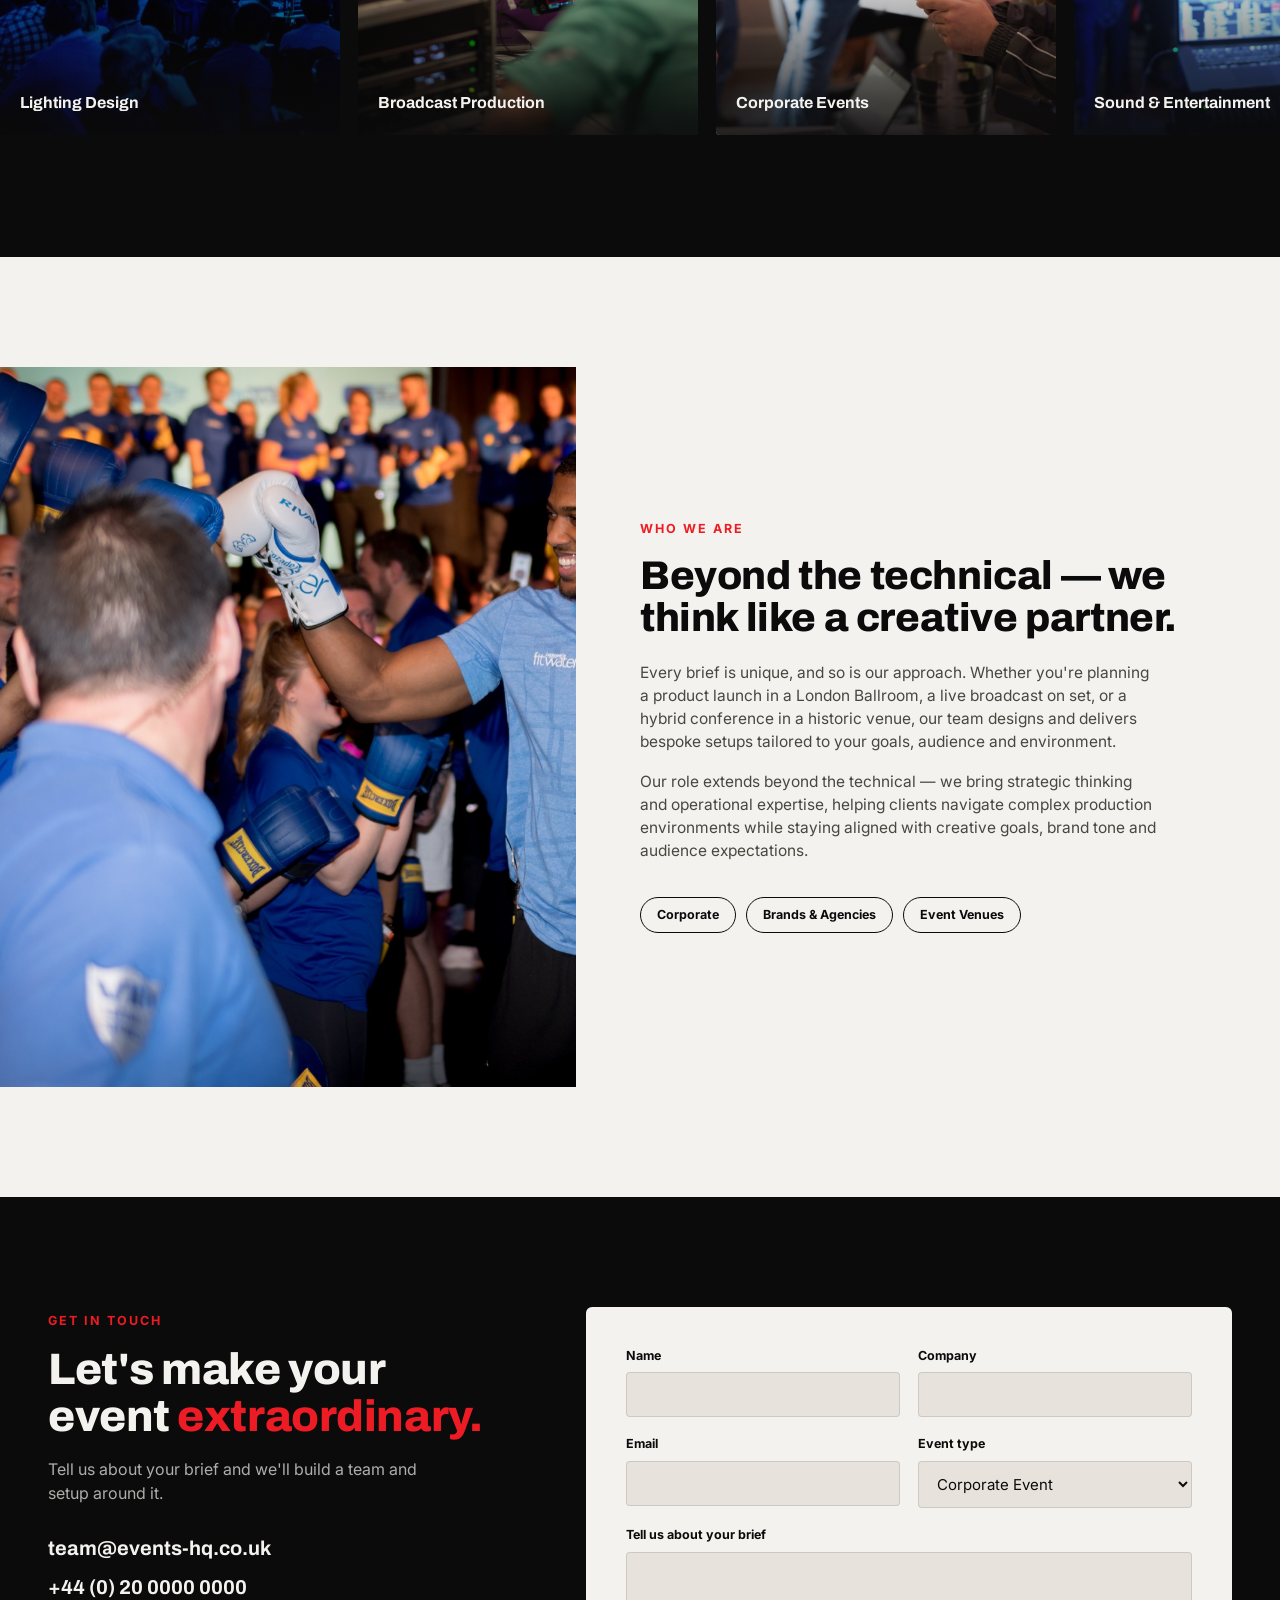
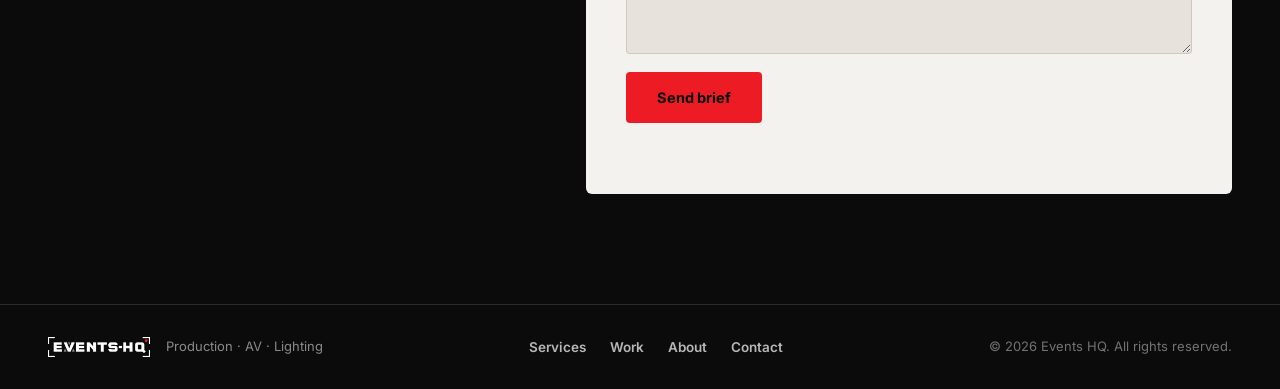
==== commit d6626958: "sync website-v2 changes to live site" ====
--- a/index.html
+++ b/index.html
@@ -184,9 +184,10 @@
       <p>Tell us about your brief and we'll build a team and setup around it.</p>
       <div class="contact-details">
         <a href="mailto:team@events-hq.co.uk">team@events-hq.co.uk</a>
-      </div>
-    </div>
-   <form action="https://formspree.io/f/mnjkddbv" method="POST" class="contact-form reveal-up" id="contactForm">
+        <a href="tel:+442000000000">+44 (0) 20 0000 0000</a>
+      </div>
+    </div>
+    <form class="contact-form" id="contactForm">
       <div class="form-row">
         <label>
           <span>Name</span>
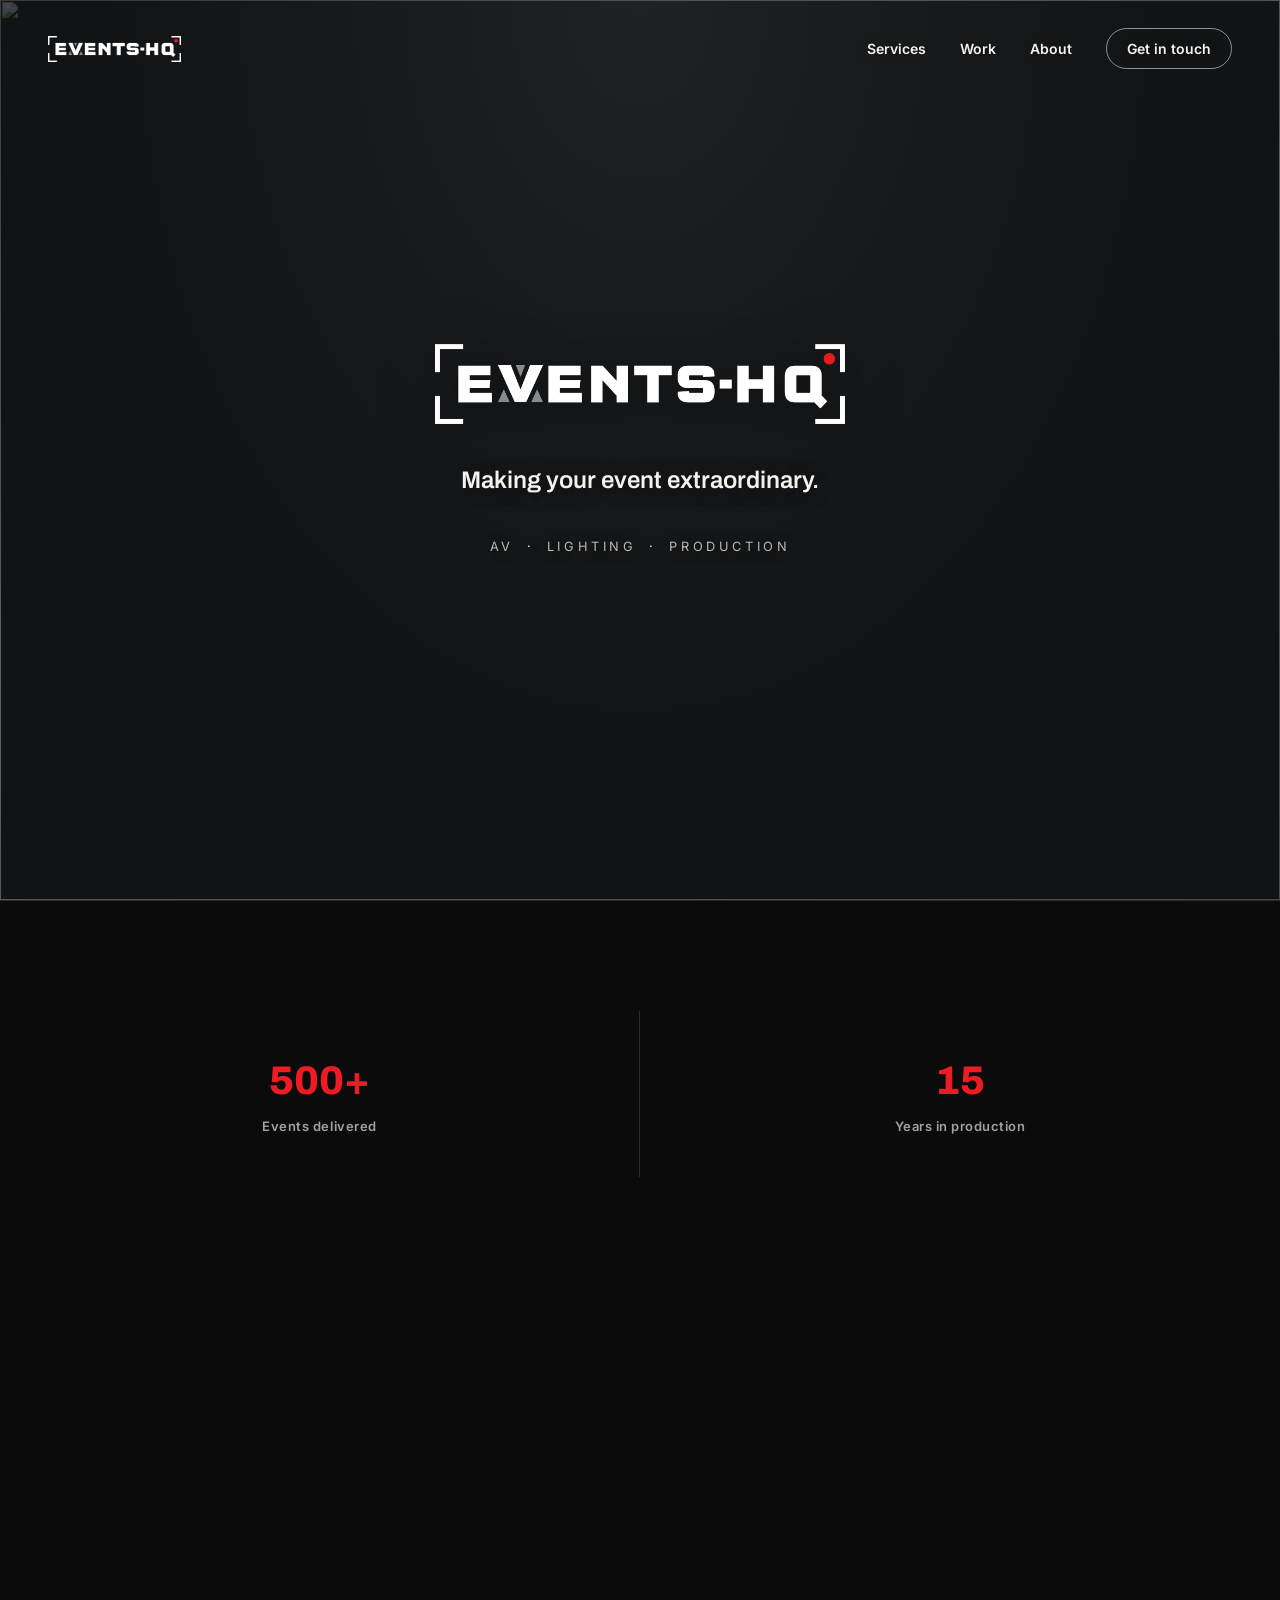
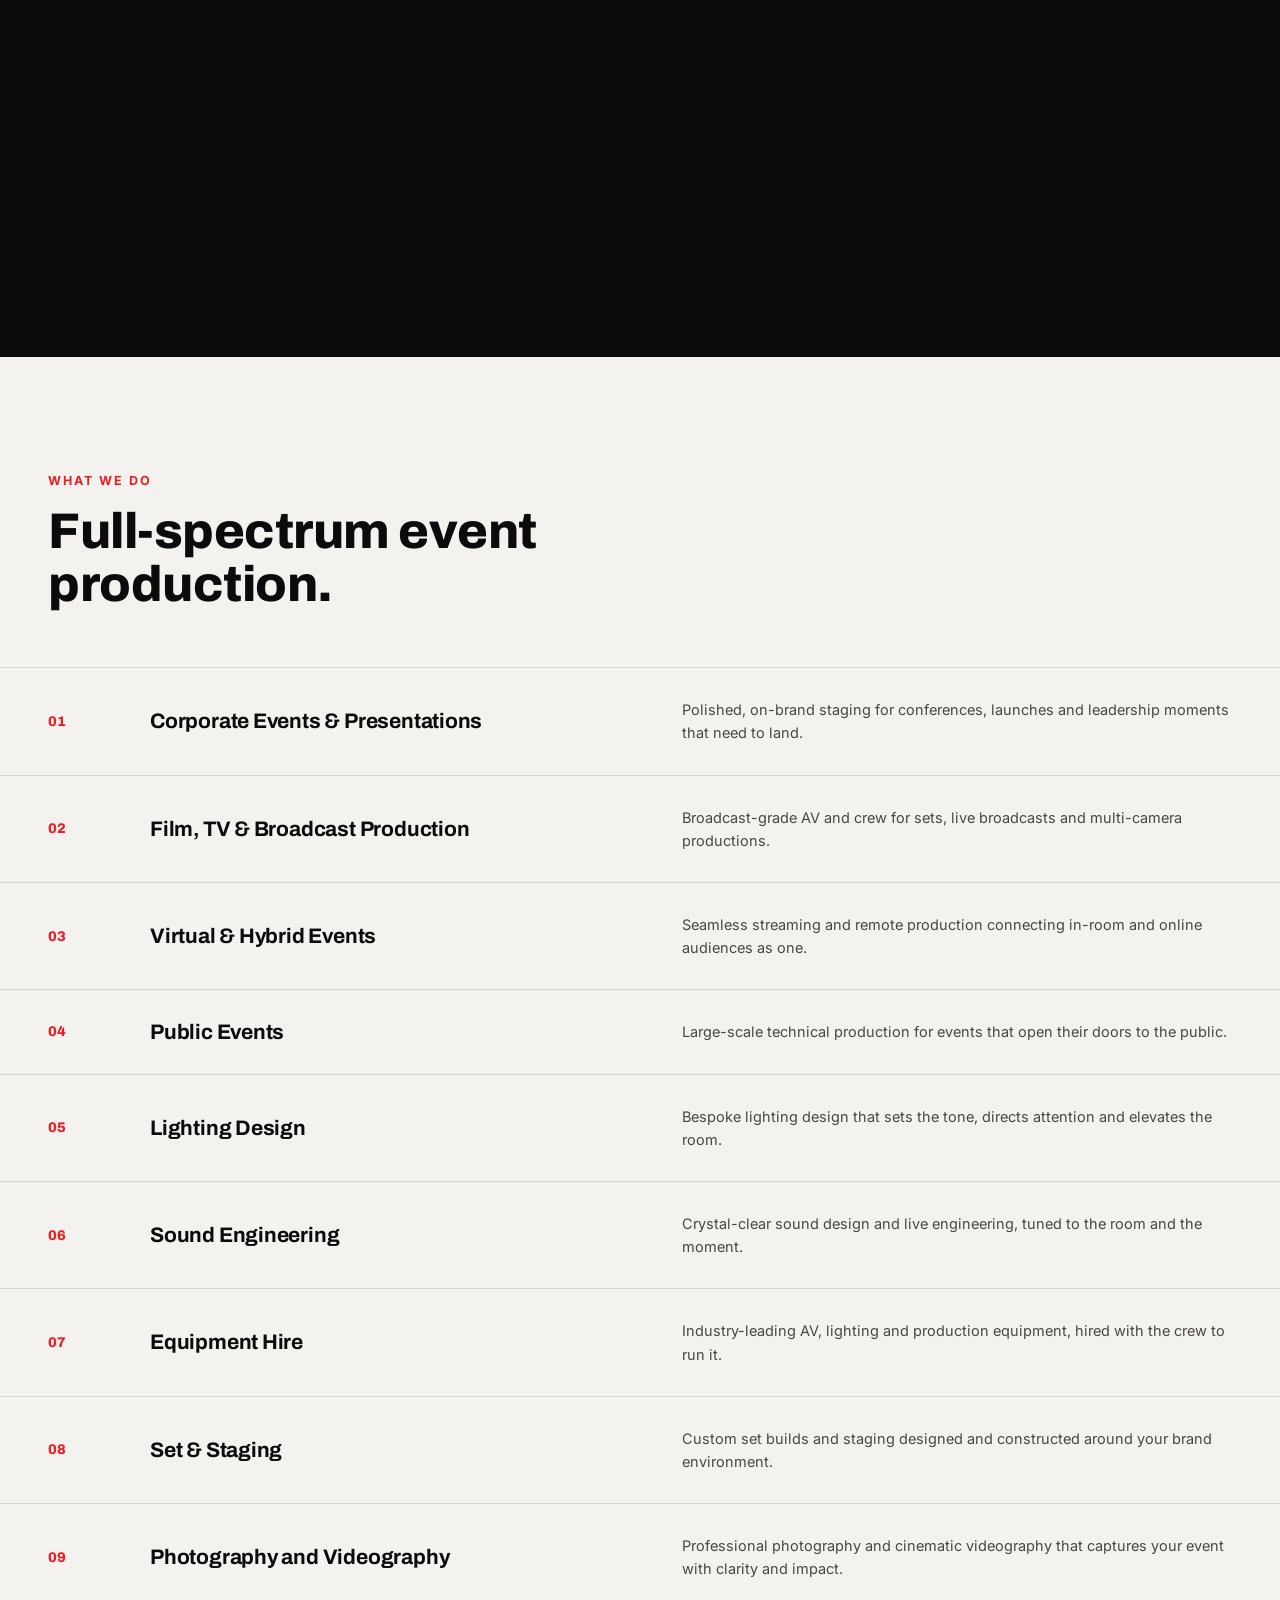
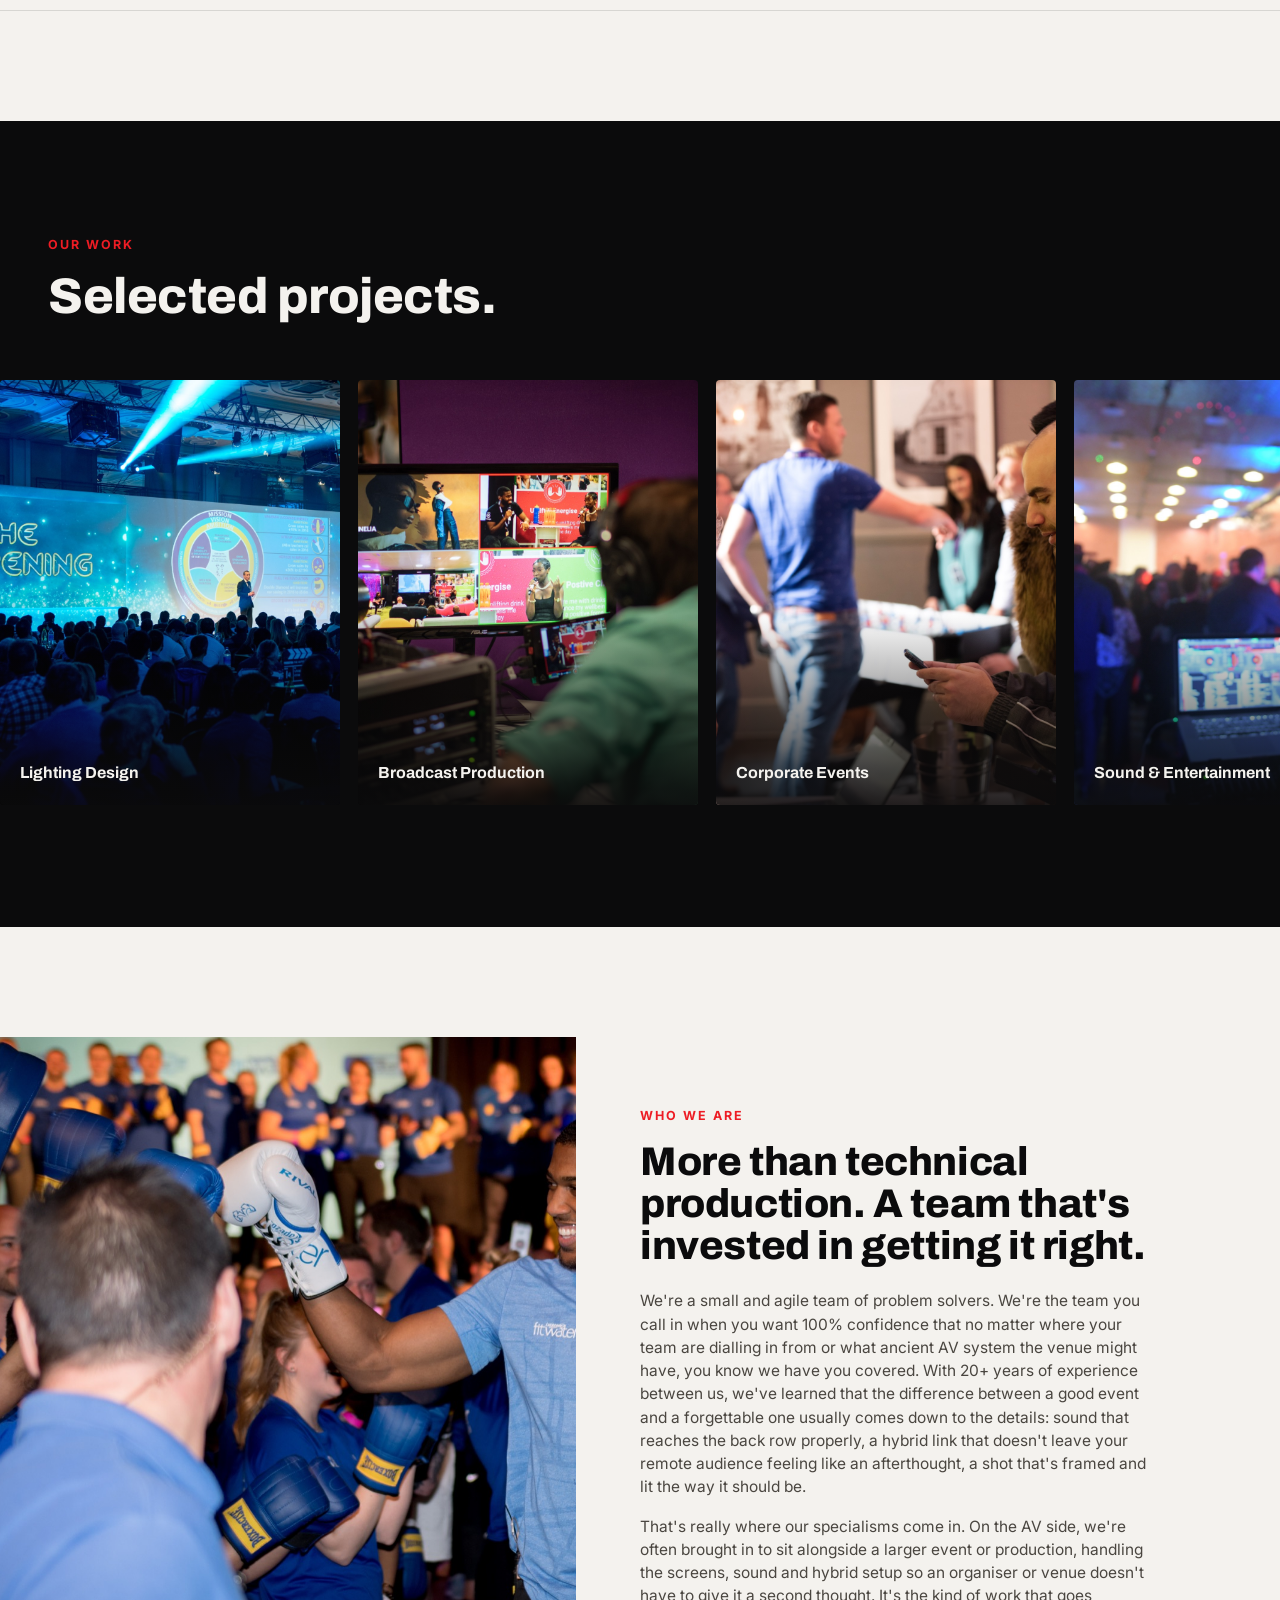
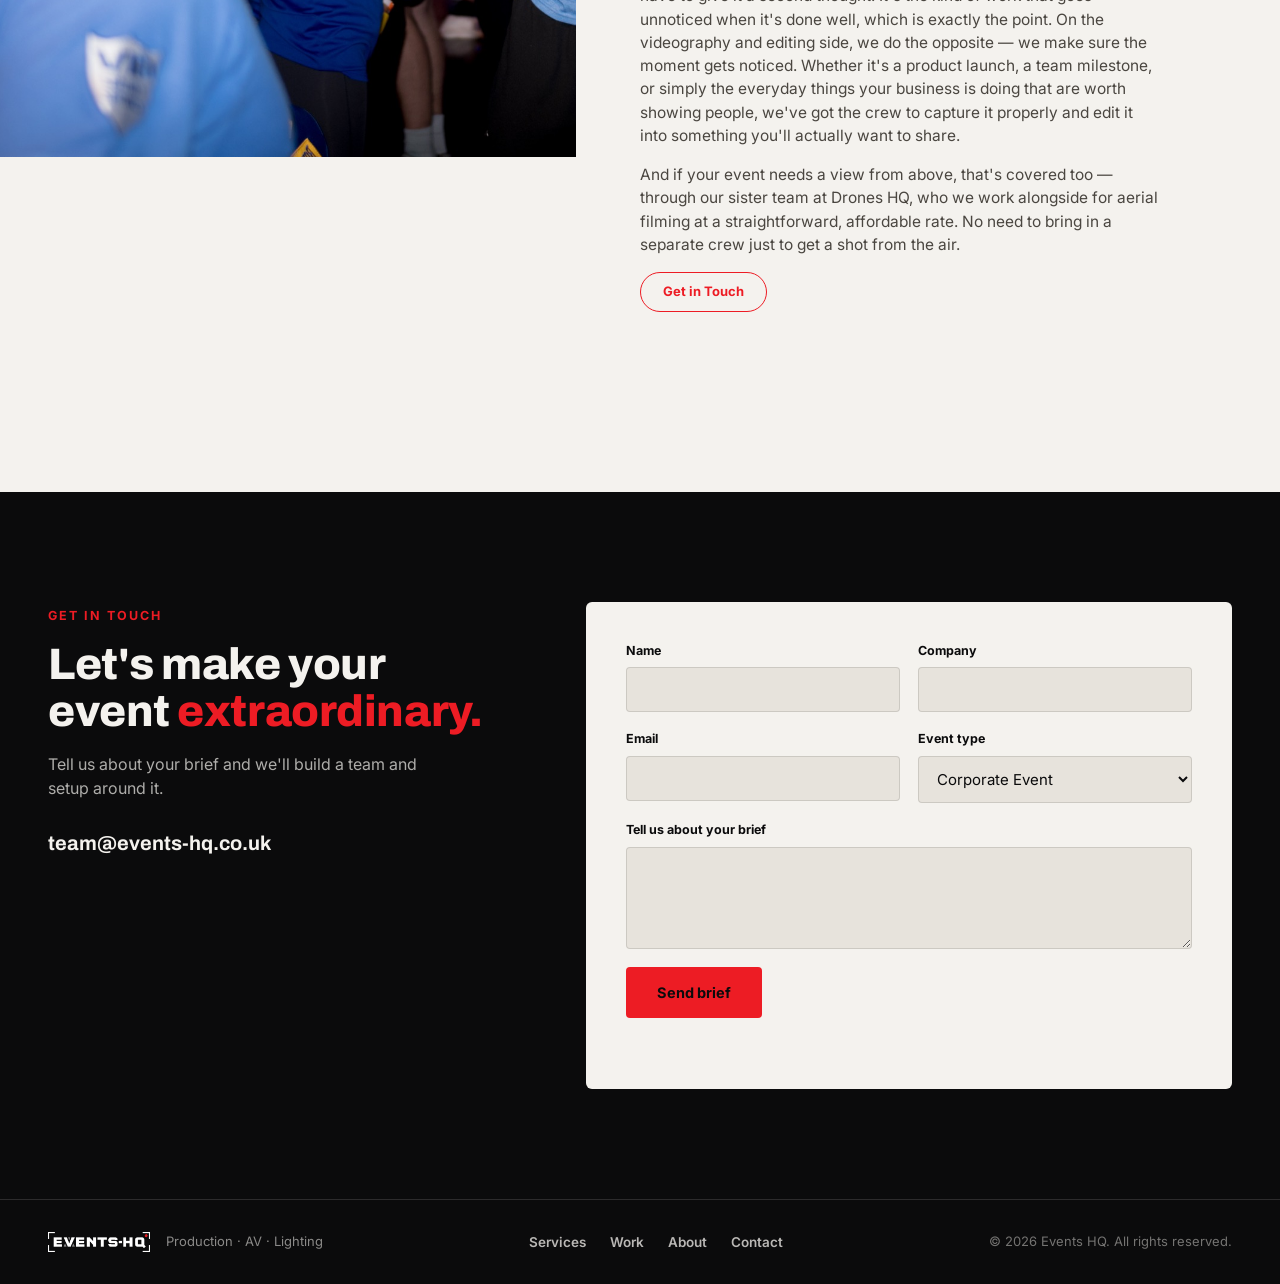
==== commit c5f2c65e: "sync correct website-v2 version to live site" ====
--- a/index.html
+++ b/index.html
@@ -38,13 +38,13 @@
 
   <!-- HERO : 16:9 screen -->
   <section class="hero" id="hero">
-    <a href="#services" class="scroll-cue" aria-label="Scroll to services">
-      <span>Scroll</span>
-      <span class="scroll-cue__line"></span>
-    </a>
+
     <div class="screen">
       <div class="screen__bg">
-        <img src="assets/images/about.jpg" alt="" role="presentation">
+        <img src="assets/images/DSC_6733.jpeg" alt="" role="presentation" class="screen__slide active">
+        <img src="assets/images/DSC_0140.jpg"  alt="" role="presentation" class="screen__slide">
+        <img src="assets/images/DSC_2342.jpg"  alt="" role="presentation" class="screen__slide">
+        <img src="assets/images/DSC_6002.jpg"  alt="" role="presentation" class="screen__slide">
       </div>
       <img src="assets/logos/logo-white.png" alt="Events HQ" class="screen__logo">
       <p class="screen__tagline">Making your event extraordinary.</p>
@@ -56,8 +56,13 @@
   <section class="stats">
     <div class="stat"><strong>500+</strong><span>Events delivered</span></div>
     <div class="stat"><strong>15</strong><span>Years in production</span></div>
-    <div class="stat"><strong>9</strong><span>Service disciplines</span></div>
-    <div class="stat"><strong>0</strong><span>Off-the-shelf setups</span></div>
+  </section>
+
+  <!-- VIDEO -->
+  <section class="video-section">
+    <video autoplay muted loop playsinline>
+      <source src="assets/images/Vs002.m4v" type="video/mp4">
+    </video>
   </section>
 
   <!-- SERVICES -->
@@ -110,8 +115,8 @@
       </div>
       <div class="service-row">
         <span class="service-index">09</span>
-        <h3>Activations</h3>
-        <p>Immersive brand activations that turn a space into an experience people remember.</p>
+        <h3>Photography and Videography</h3>
+        <p>Professional photography and cinematic videography that captures your event with clarity and impact.</p>
       </div>
     </div>
   </section>
@@ -165,14 +170,11 @@
     </div>
     <div class="about-copy">
       <span class="tag-label">Who we are</span>
-      <h2>Beyond the technical — we think like a creative partner.</h2>
-      <p>Every brief is unique, and so is our approach. Whether you're planning a product launch in a London Ballroom, a live broadcast on set, or a hybrid conference in a historic venue, our team designs and delivers bespoke setups tailored to your goals, audience and environment.</p>
-      <p>Our role extends beyond the technical — we bring strategic thinking and operational expertise, helping clients navigate complex production environments while staying aligned with creative goals, brand tone and audience expectations.</p>
-      <ul class="about-tags">
-        <li>Corporate</li>
-        <li>Brands &amp; Agencies</li>
-        <li>Event Venues</li>
-      </ul>
+      <h2>More than technical production. A team that's invested in getting it right.</h2>
+      <p>We're a small and agile team of problem solvers. We're the team you call in when you want 100% confidence that no matter where your team are dialling in from or what ancient AV system the venue might have, you know we have you covered. With 20+ years of experience between us, we've learned that the difference between a good event and a forgettable one usually comes down to the details: sound that reaches the back row properly, a hybrid link that doesn't leave your remote audience feeling like an afterthought, a shot that's framed and lit the way it should be.</p>
+      <p>That's really where our specialisms come in. On the AV side, we're often brought in to sit alongside a larger event or production, handling the screens, sound and hybrid setup so an organiser or venue doesn't have to give it a second thought. It's the kind of work that goes unnoticed when it's done well, which is exactly the point. On the videography and editing side, we do the opposite — we make sure the moment gets noticed. Whether it's a product launch, a team milestone, or simply the everyday things your business is doing that are worth showing people, we've got the crew to capture it properly and edit it into something you'll actually want to share.</p>
+      <p>And if your event needs a view from above, that's covered too — through our sister team at Drones HQ, who we work alongside for aerial filming at a straightforward, affordable rate. No need to bring in a separate crew just to get a shot from the air.</p>
+      <a href="#contact" class="btn btn-outline">Get in Touch</a>
     </div>
   </section>
 
@@ -184,10 +186,9 @@
       <p>Tell us about your brief and we'll build a team and setup around it.</p>
       <div class="contact-details">
         <a href="mailto:team@events-hq.co.uk">team@events-hq.co.uk</a>
-        <a href="tel:+442000000000">+44 (0) 20 0000 0000</a>
-      </div>
-    </div>
-    <form class="contact-form" id="contactForm">
+      </div>
+    </div>
+   <form action="https://formspree.io/f/mnjkddbv" method="POST" class="contact-form reveal-up" id="contactForm">
       <div class="form-row">
         <label>
           <span>Name</span>
--- a/styles.css
+++ b/styles.css
@@ -90,15 +90,17 @@
 .btn-solid:hover{ background: var(--amber-deep); color: var(--paper); transform: translateY(-2px); }
 .btn-line{ color: var(--paper); border-color: rgba(244,242,238,0.45); }
 .btn-line:hover{ border-color: var(--amber); color: var(--amber); transform: translateY(-2px); }
+.btn-outline{ padding: 9px 22px; border-radius: 999px; border-color: var(--amber); color: var(--amber); font-size:13px; align-self: flex-start; width: fit-content; }
+.btn-outline:hover{ background: var(--amber); color: var(--ink); transform: translateY(-2px); }
 
 /* ===== Hero — 16:9 screen ===== */
 .hero{
   position: relative;
   min-height: 100vh;
   display:flex; align-items:center; justify-content:center;
-  padding: 6vw;
+  padding: 0;
   overflow:hidden;
-  background: linear-gradient(160deg, #111315 0%, #1a1c1f 55%, #111315 130%);
+  background: #111315;
 }
 
 .scroll-cue{
@@ -113,16 +115,16 @@
 
 .screen{
   position:relative; z-index:1;
-  width:min(88vw,1400px); aspect-ratio:16/9;
+  width:100%; min-height:100vh;
   display:flex; flex-direction:column; align-items:center; justify-content:center;
   gap: clamp(1.2rem,3vw,2.4rem);
-  text-align:center; padding:5vw; border-radius:8px;
-  border:1px solid rgba(255,255,255,0.14);
-  box-shadow: 0 50px 140px -30px rgba(0,0,0,0.75), inset 0 0 0 1px rgba(255,255,255,0.04);
+  text-align:center; padding:5vw;
+  border:none; border-radius:0; box-shadow:none;
   overflow:hidden;
 }
 .screen__bg{ position:absolute; inset:0; z-index:0; background:#111315; }
-.screen__bg img{ width:100%; height:100%; object-fit:contain; }
+.screen__slide{ position:absolute; inset:0; width:100%; height:100%; object-fit:cover; opacity:0; transition:opacity 1.2s ease; }
+.screen__slide.active{ opacity:1; }
 .screen__bg::after{
   content:''; position:absolute; inset:0;
   background:
@@ -151,9 +153,27 @@
   .screen{ aspect-ratio:auto; min-height:70vh; padding:12vw 8vw; }
 }
 
+/* ===== Video section ===== */
+.video-section{
+  background: var(--ink);
+  display: flex;
+  justify-content: center;
+  align-items: center;
+  padding: 60px 48px;
+}
+.video-section video{
+  width: 100%;
+  max-width: 1100px;
+  border-radius: 6px;
+  display: block;
+}
+@media (max-width: 700px){
+  .video-section{ padding: 40px 24px; }
+}
+
 /* ===== Stats strip ===== */
 .stats{
-  display:grid; grid-template-columns: repeat(4,1fr);
+  display:grid; grid-template-columns: repeat(2,1fr);
   background: var(--ink); border-top: 1px solid var(--line);
 }
 .stat{
@@ -164,9 +184,7 @@
 .stat strong{ font-family: var(--font-display); font-size: clamp(28px,3.4vw,40px); color: var(--amber); font-weight:800; }
 .stat span{ color: rgba(244,242,238,0.65); font-size: 13px; font-weight:600; letter-spacing:0.04em; }
 @media (max-width: 700px){
-  .stats{ grid-template-columns: repeat(2,1fr); }
   .stat{ padding: 28px 16px; }
-  .stat:nth-child(2){ border-right:none; }
 }
 
 /* ===== Section heads ===== */
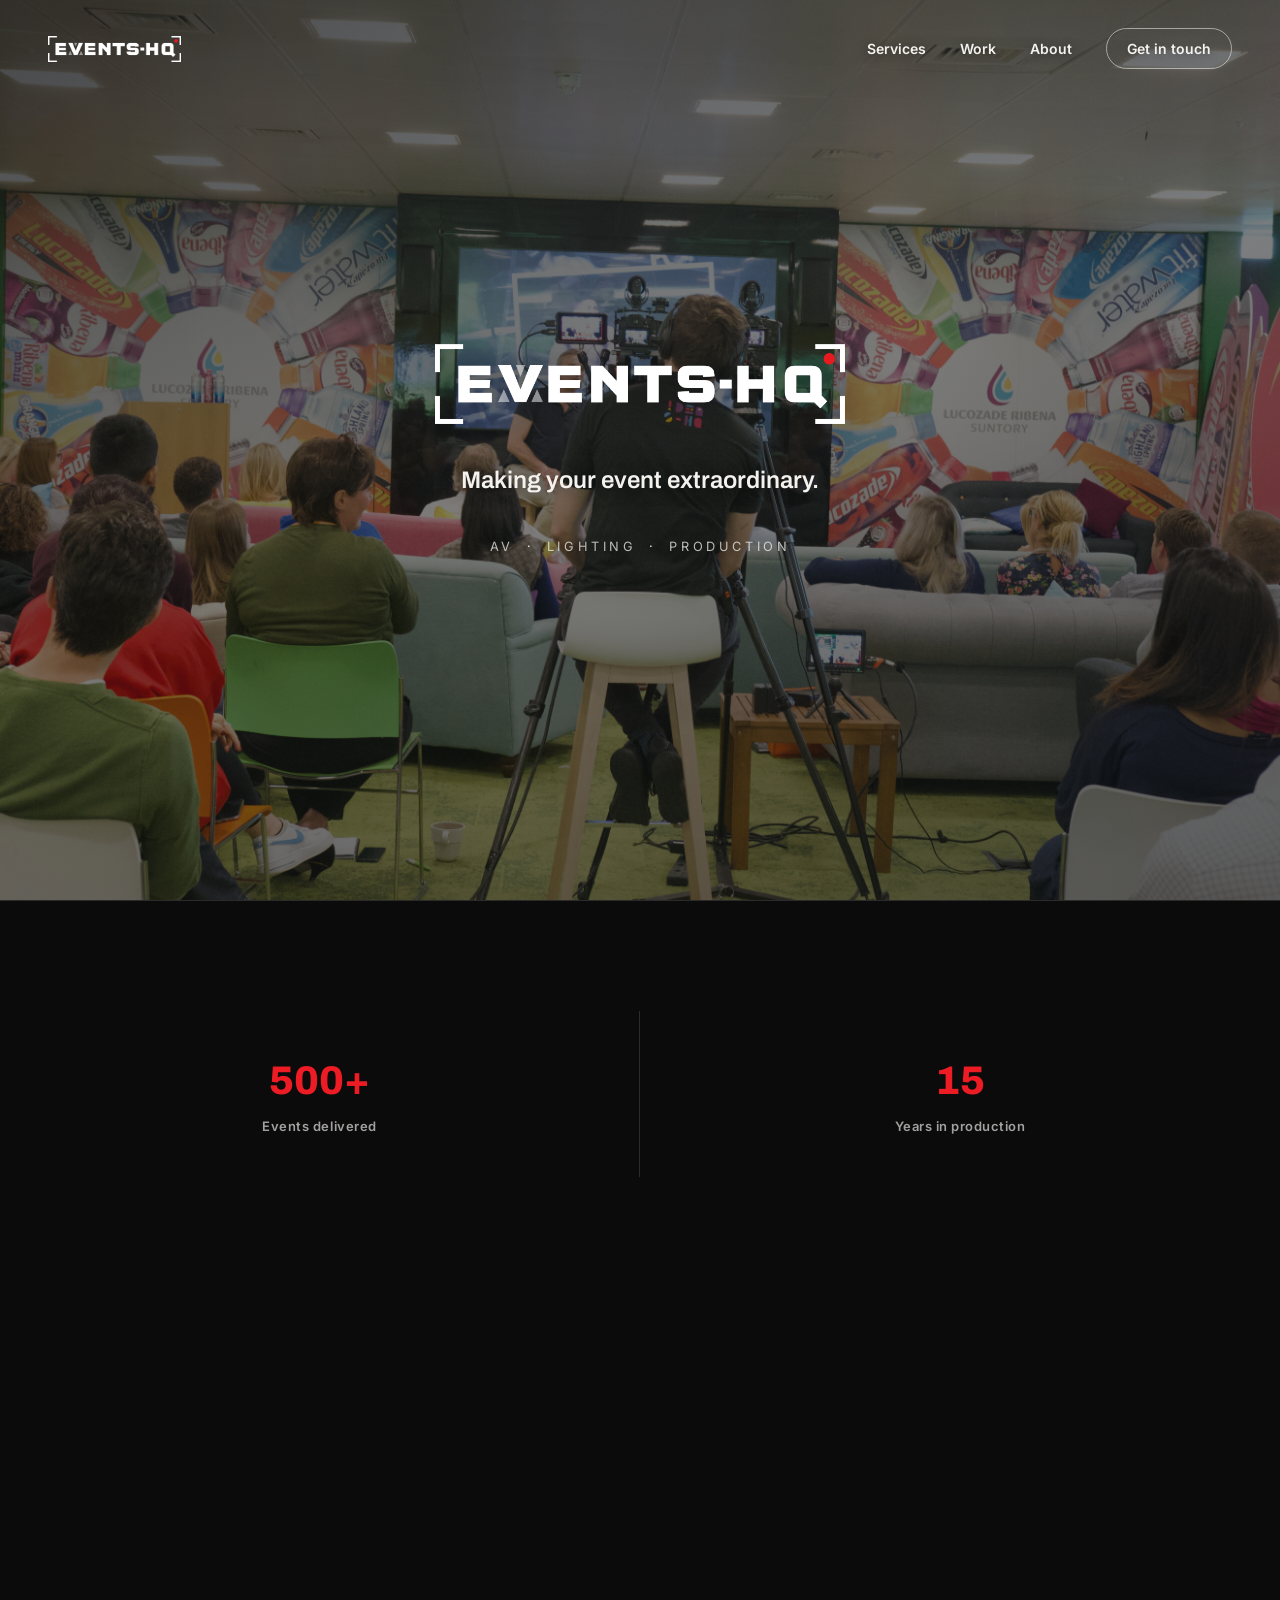
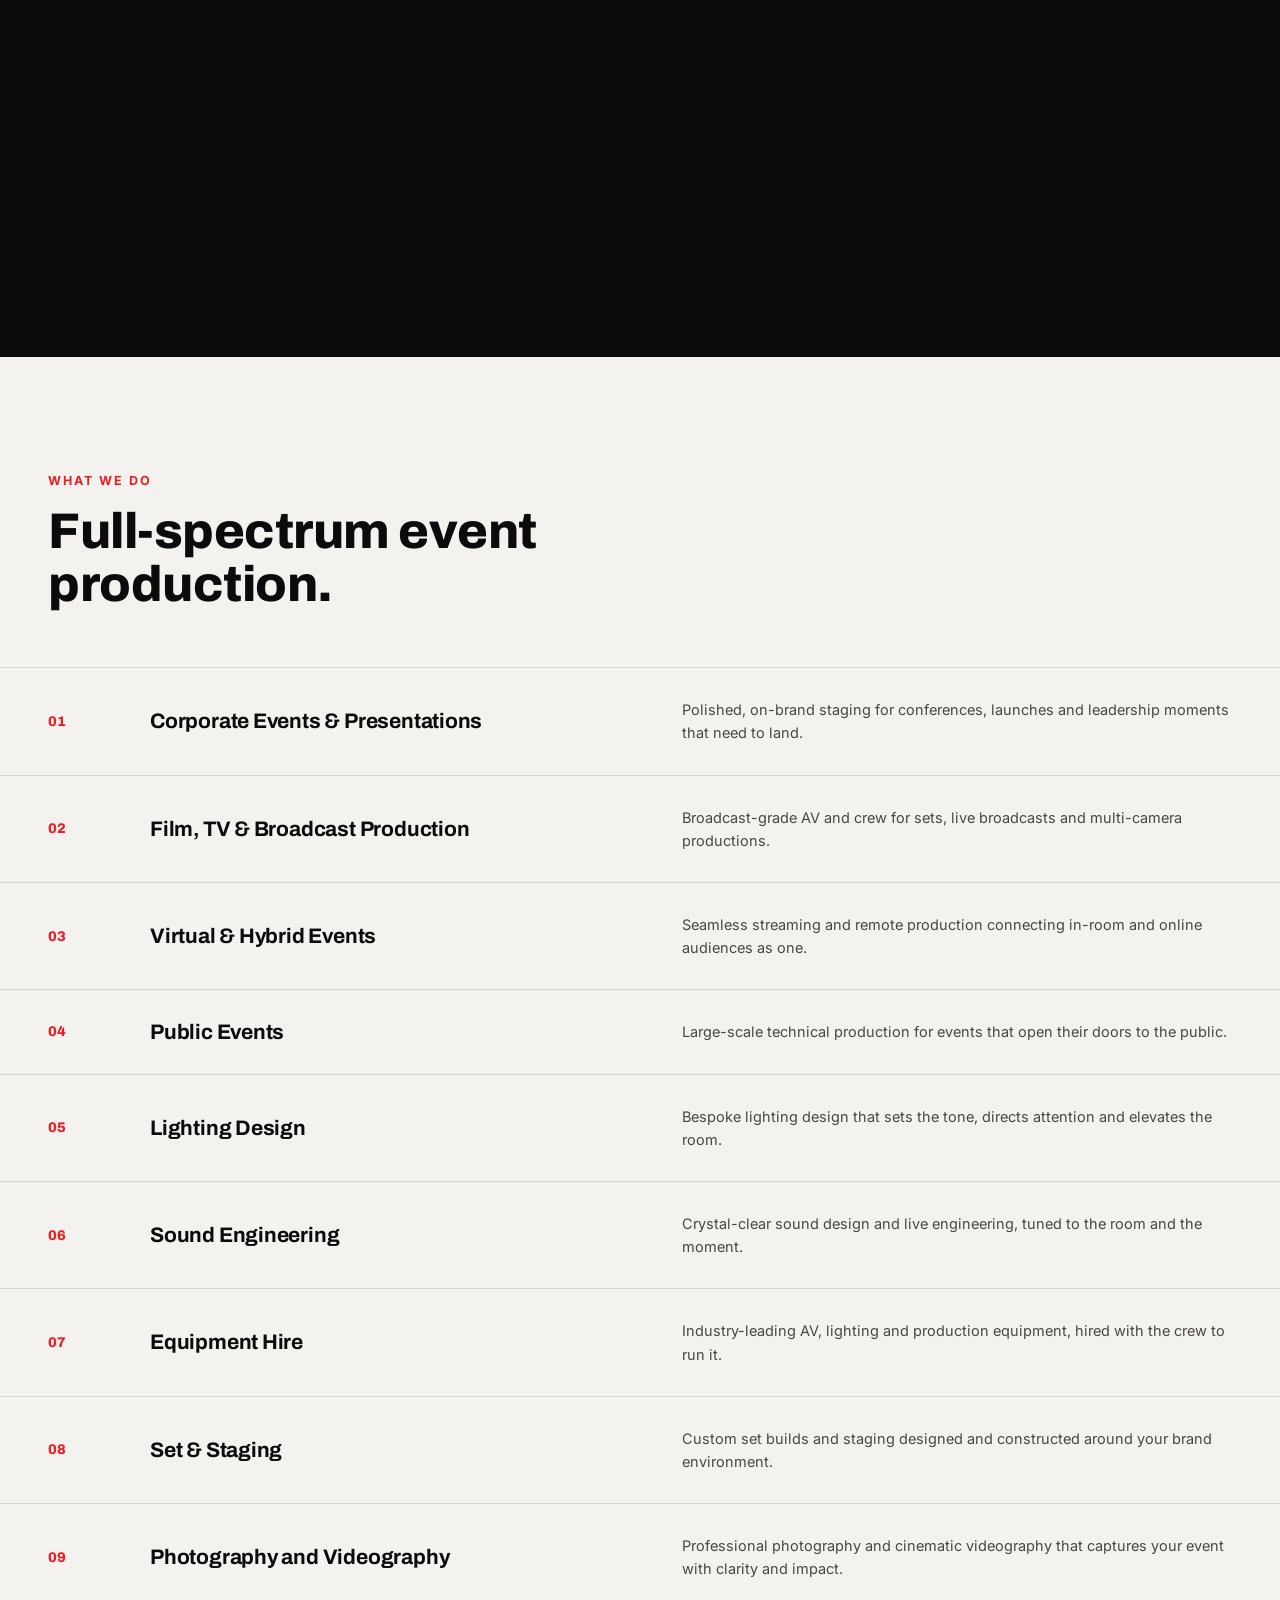
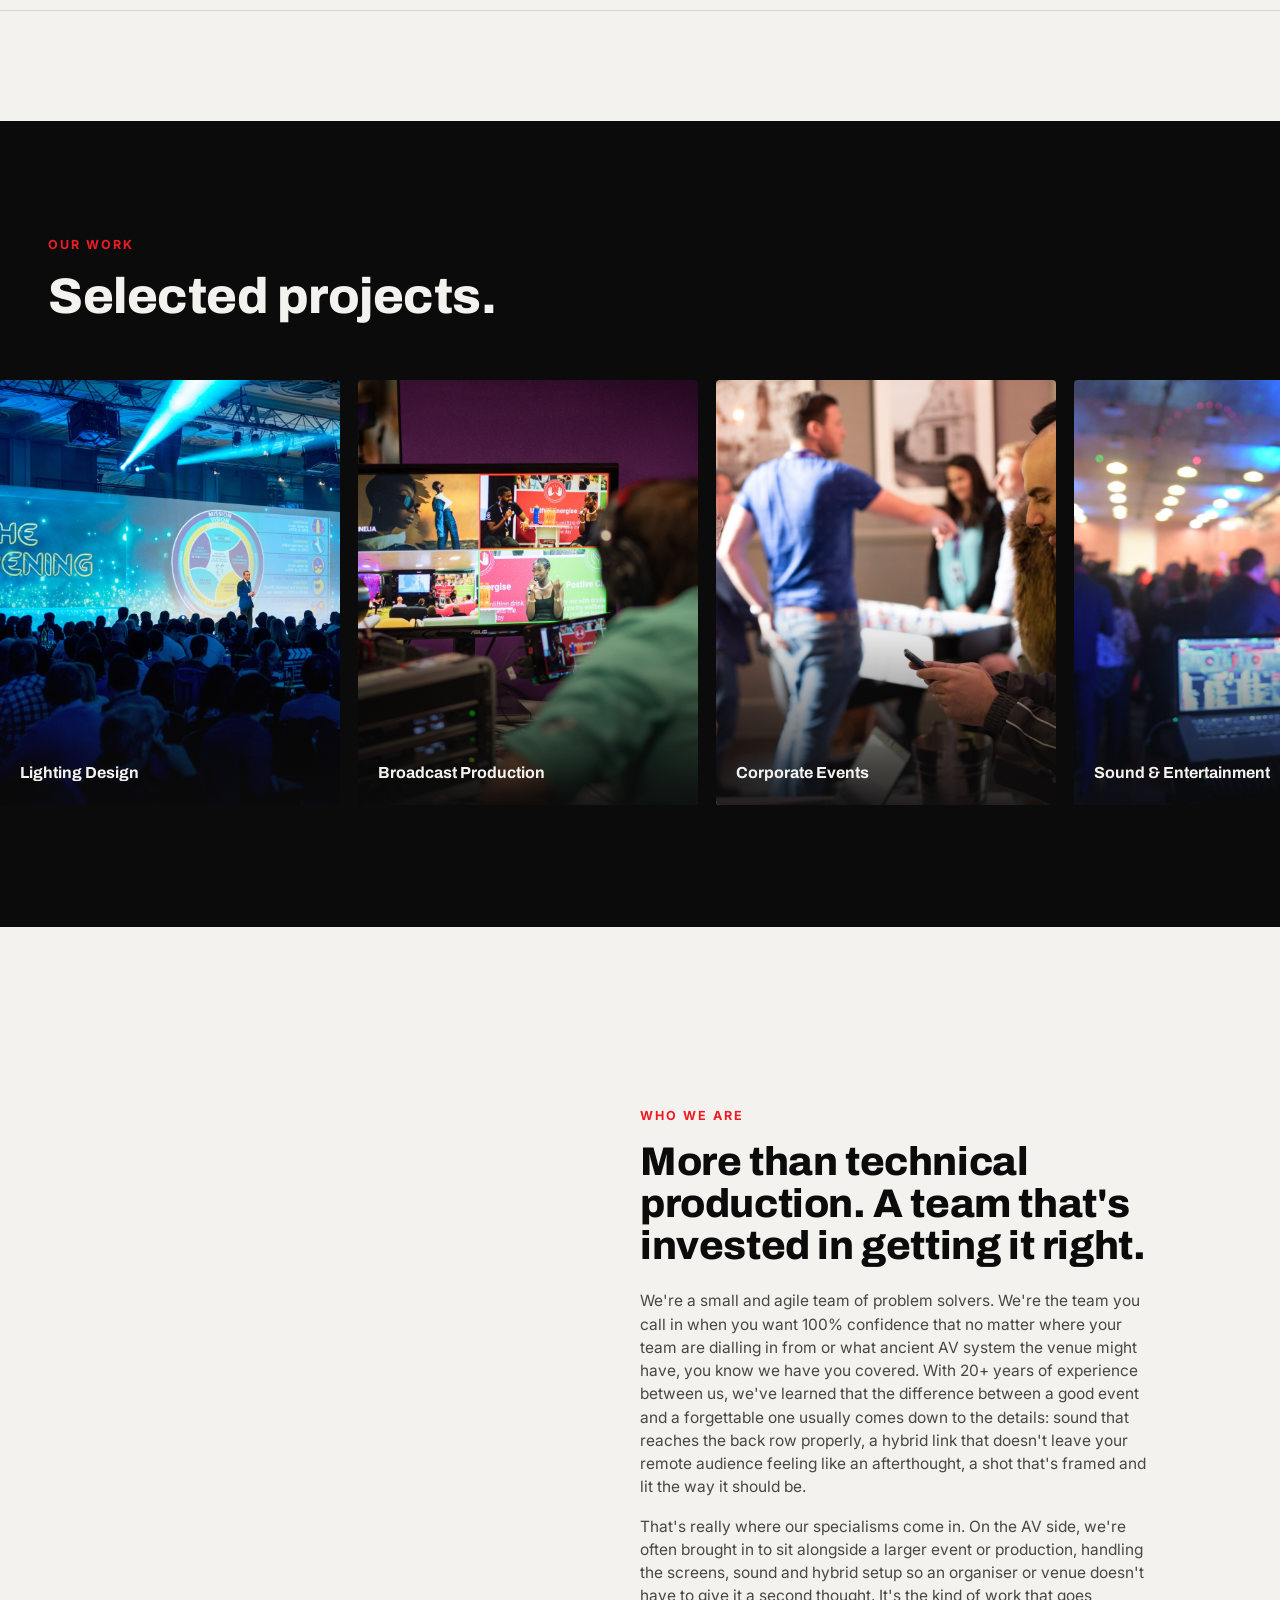
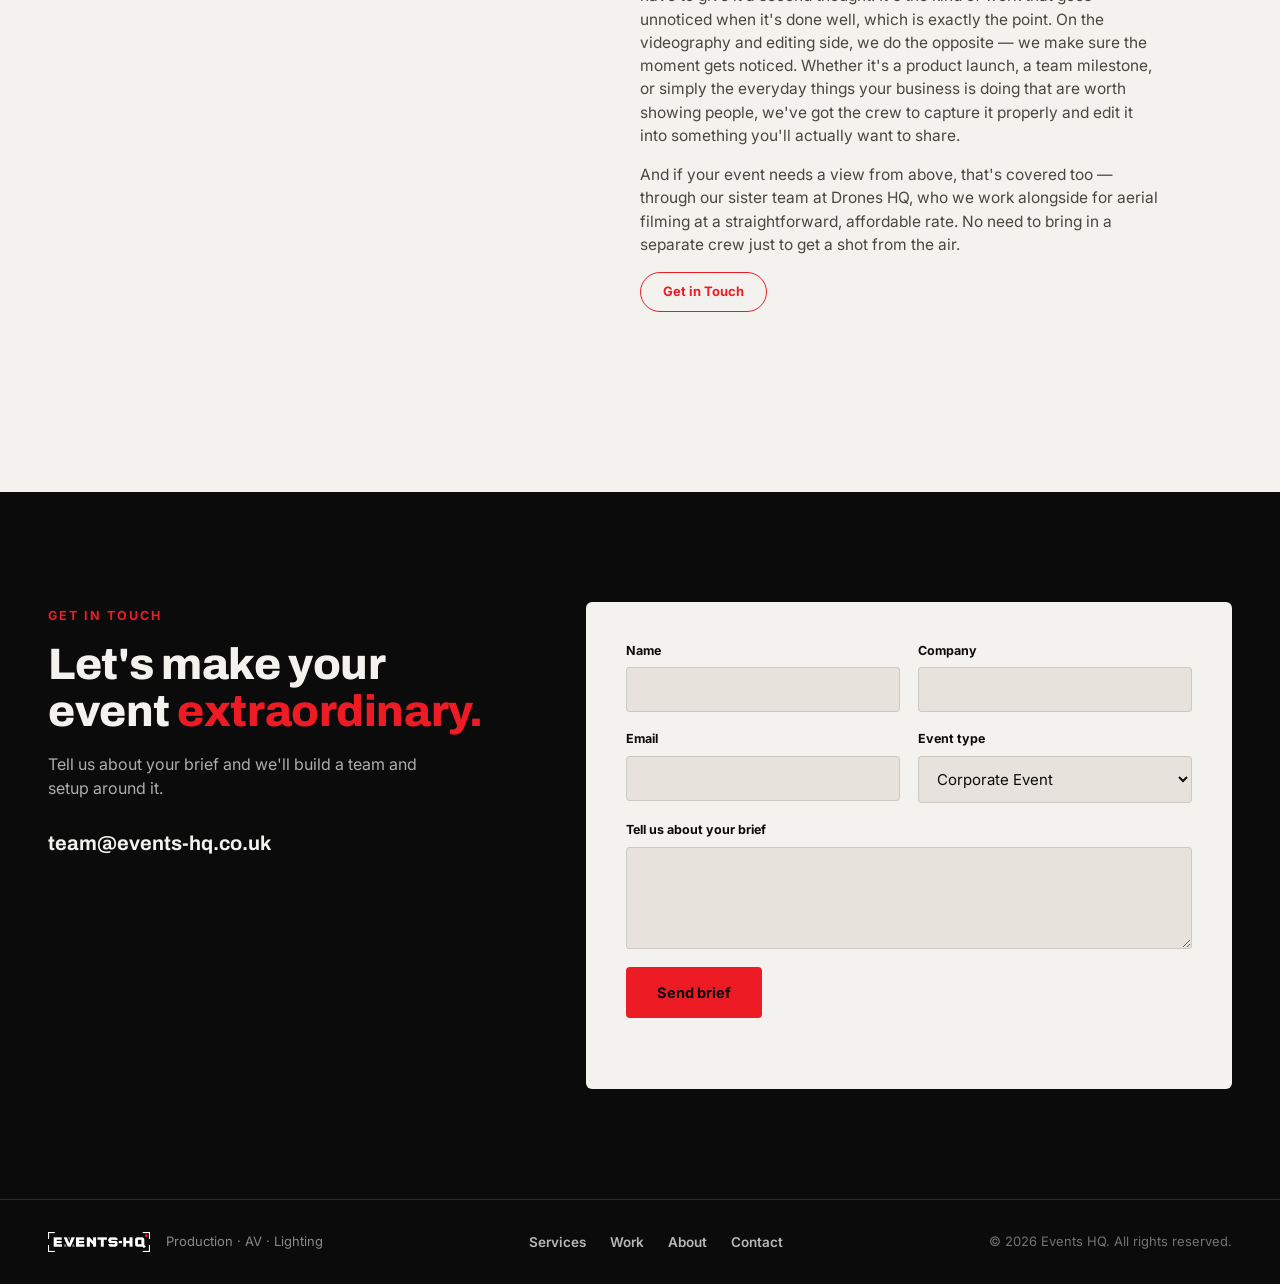
==== commit b816bce1: "Link Drones HQ mention in about section to drones-hq.com Co-Authored-By: Claude Sonnet 5 <noreply@an" ====
--- a/index.html
+++ b/index.html
@@ -173,7 +173,7 @@
       <h2>More than technical production. A team that's invested in getting it right.</h2>
       <p>We're a small and agile team of problem solvers. We're the team you call in when you want 100% confidence that no matter where your team are dialling in from or what ancient AV system the venue might have, you know we have you covered. With 20+ years of experience between us, we've learned that the difference between a good event and a forgettable one usually comes down to the details: sound that reaches the back row properly, a hybrid link that doesn't leave your remote audience feeling like an afterthought, a shot that's framed and lit the way it should be.</p>
       <p>That's really where our specialisms come in. On the AV side, we're often brought in to sit alongside a larger event or production, handling the screens, sound and hybrid setup so an organiser or venue doesn't have to give it a second thought. It's the kind of work that goes unnoticed when it's done well, which is exactly the point. On the videography and editing side, we do the opposite — we make sure the moment gets noticed. Whether it's a product launch, a team milestone, or simply the everyday things your business is doing that are worth showing people, we've got the crew to capture it properly and edit it into something you'll actually want to share.</p>
-      <p>And if your event needs a view from above, that's covered too — through our sister team at Drones HQ, who we work alongside for aerial filming at a straightforward, affordable rate. No need to bring in a separate crew just to get a shot from the air.</p>
+      <p>And if your event needs a view from above, that's covered too — through our sister team at <a href="https://www.drones-hq.com/" target="_blank" rel="noopener">Drones HQ</a>, who we work alongside for aerial filming at a straightforward, affordable rate. No need to bring in a separate crew just to get a shot from the air.</p>
       <a href="#contact" class="btn btn-outline">Get in Touch</a>
     </div>
   </section>
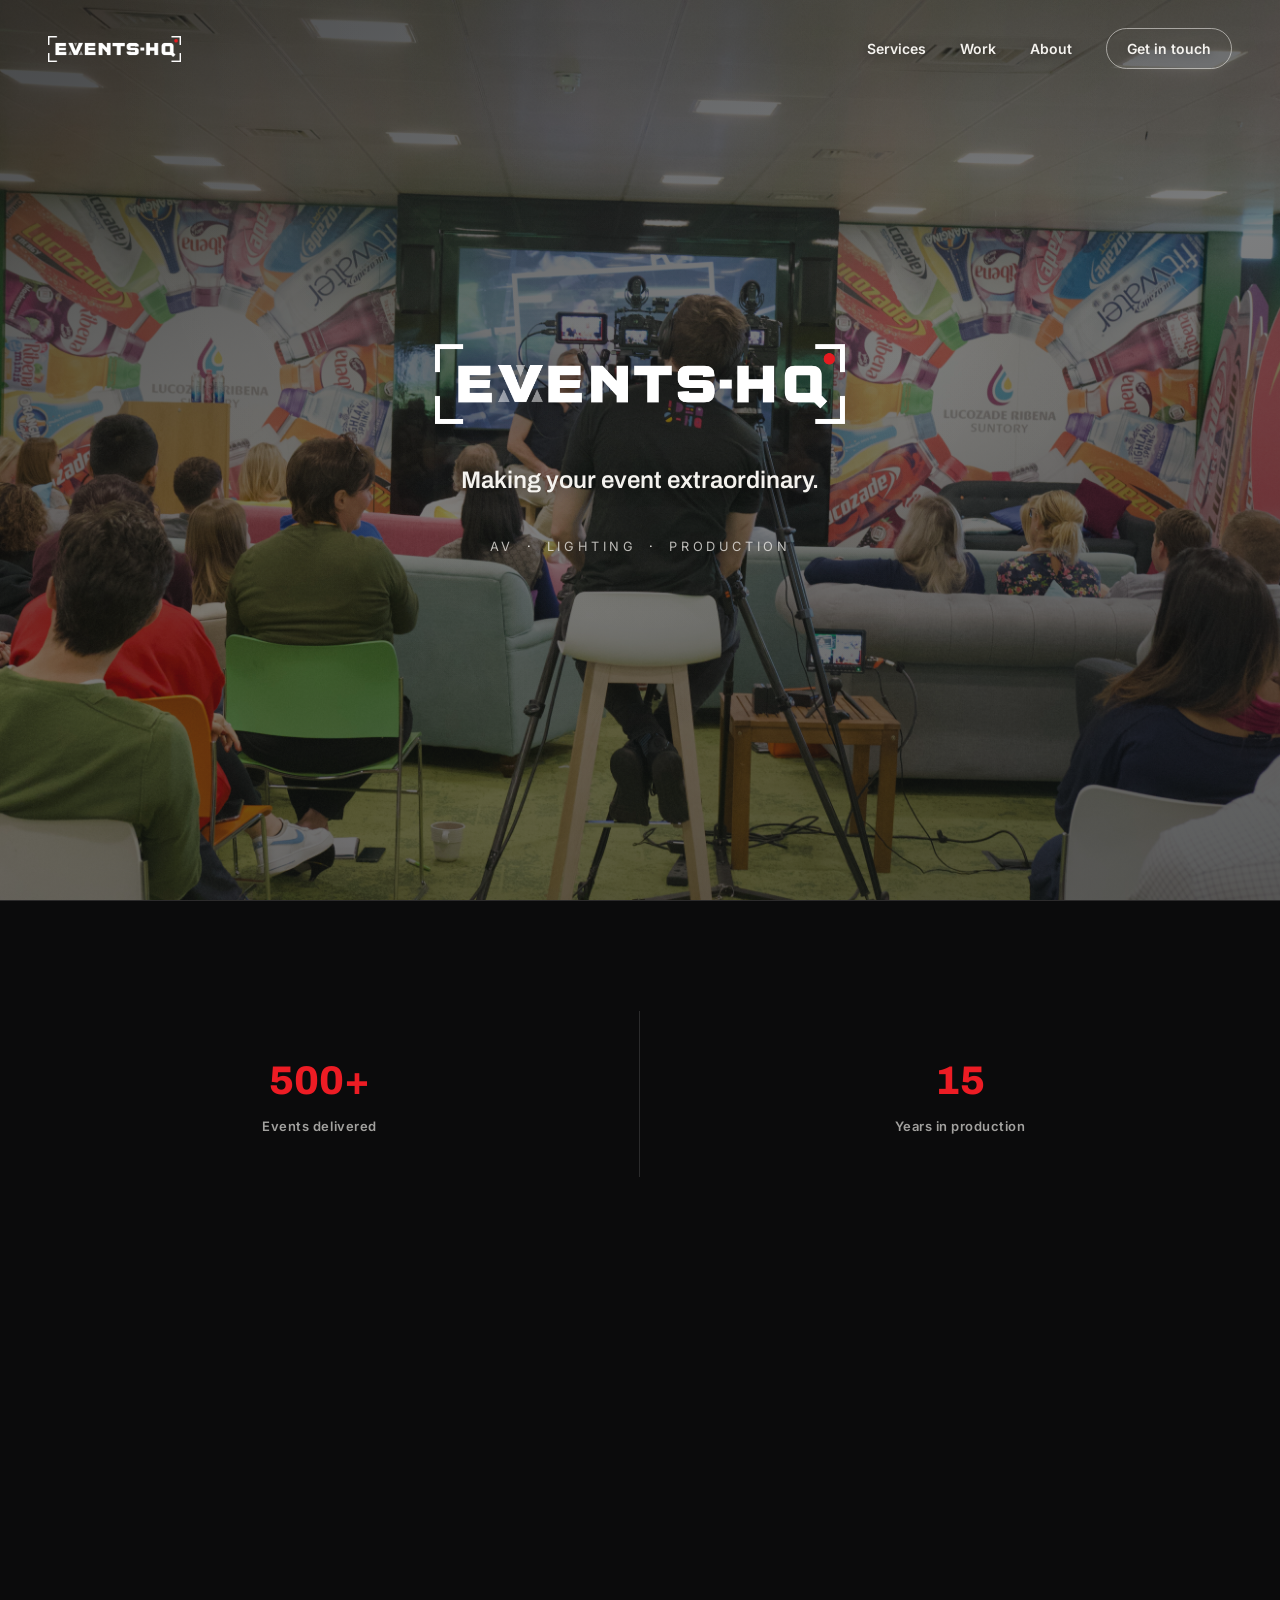
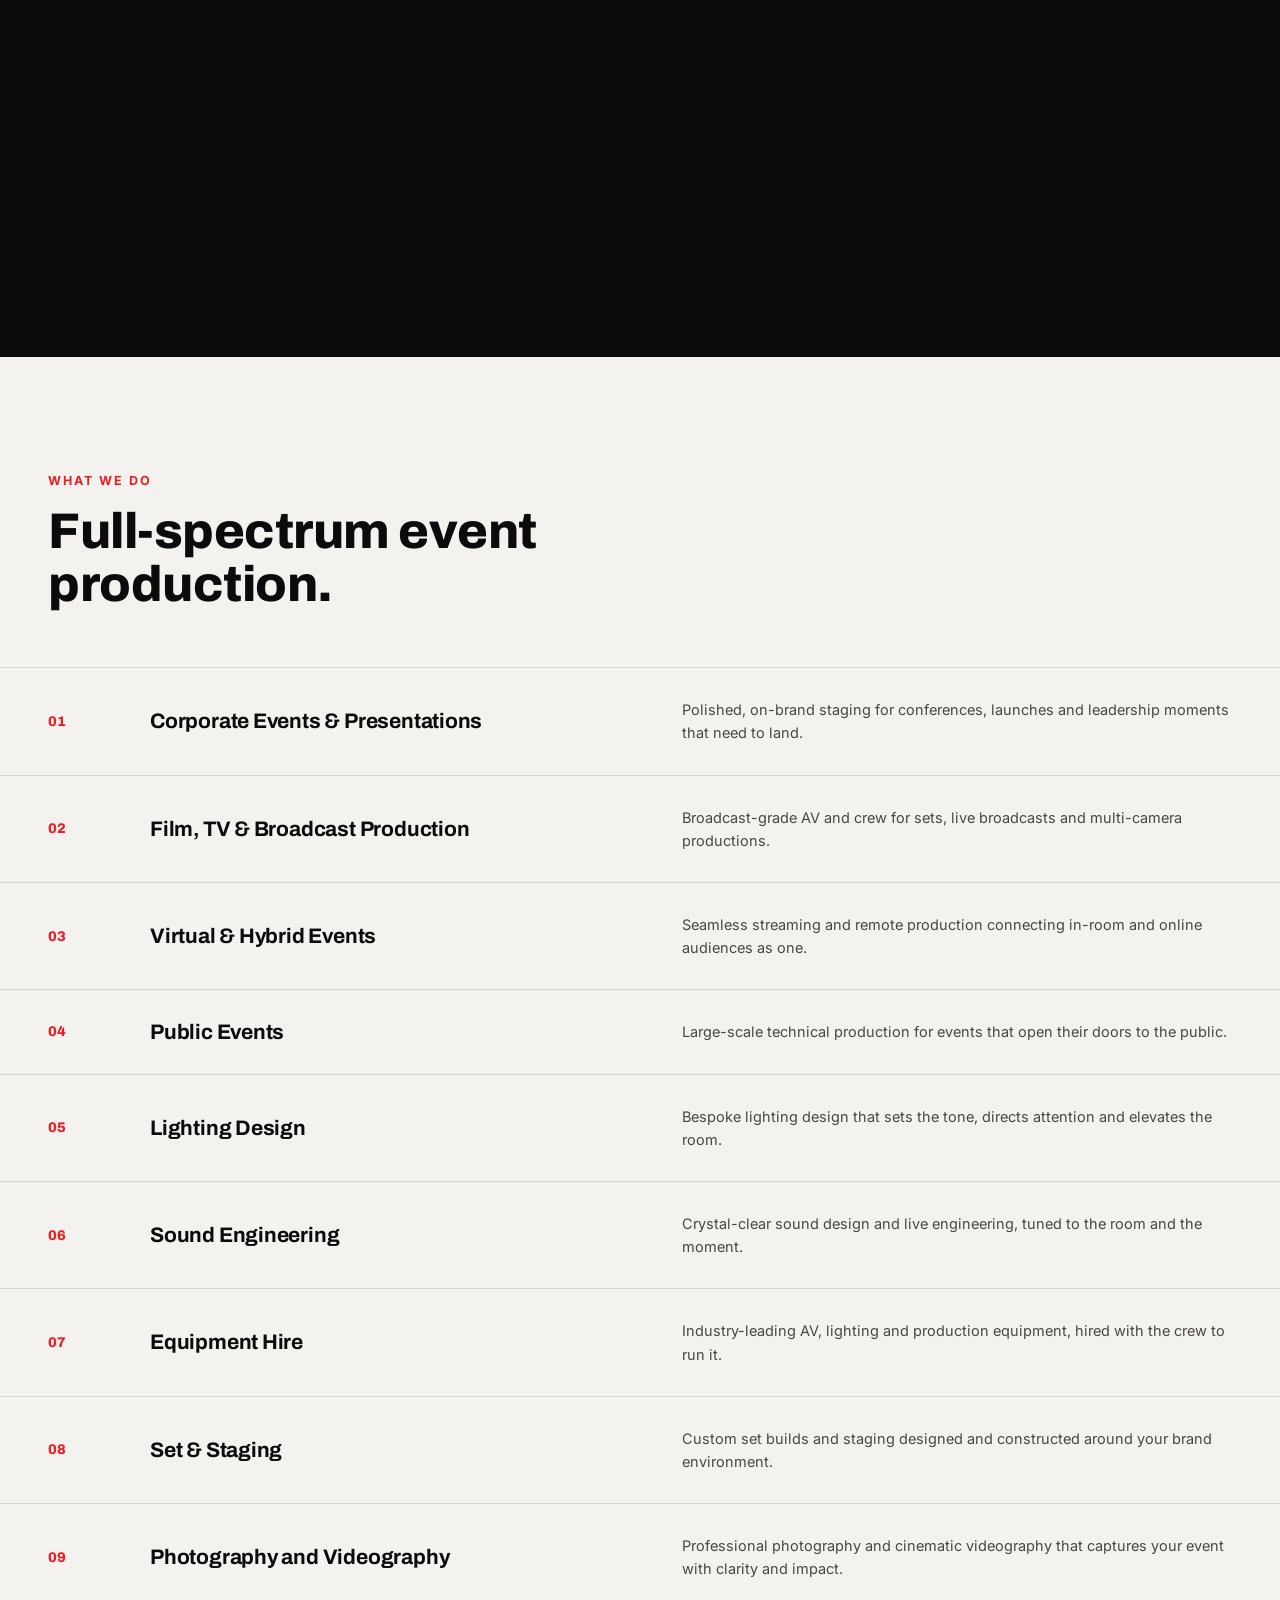
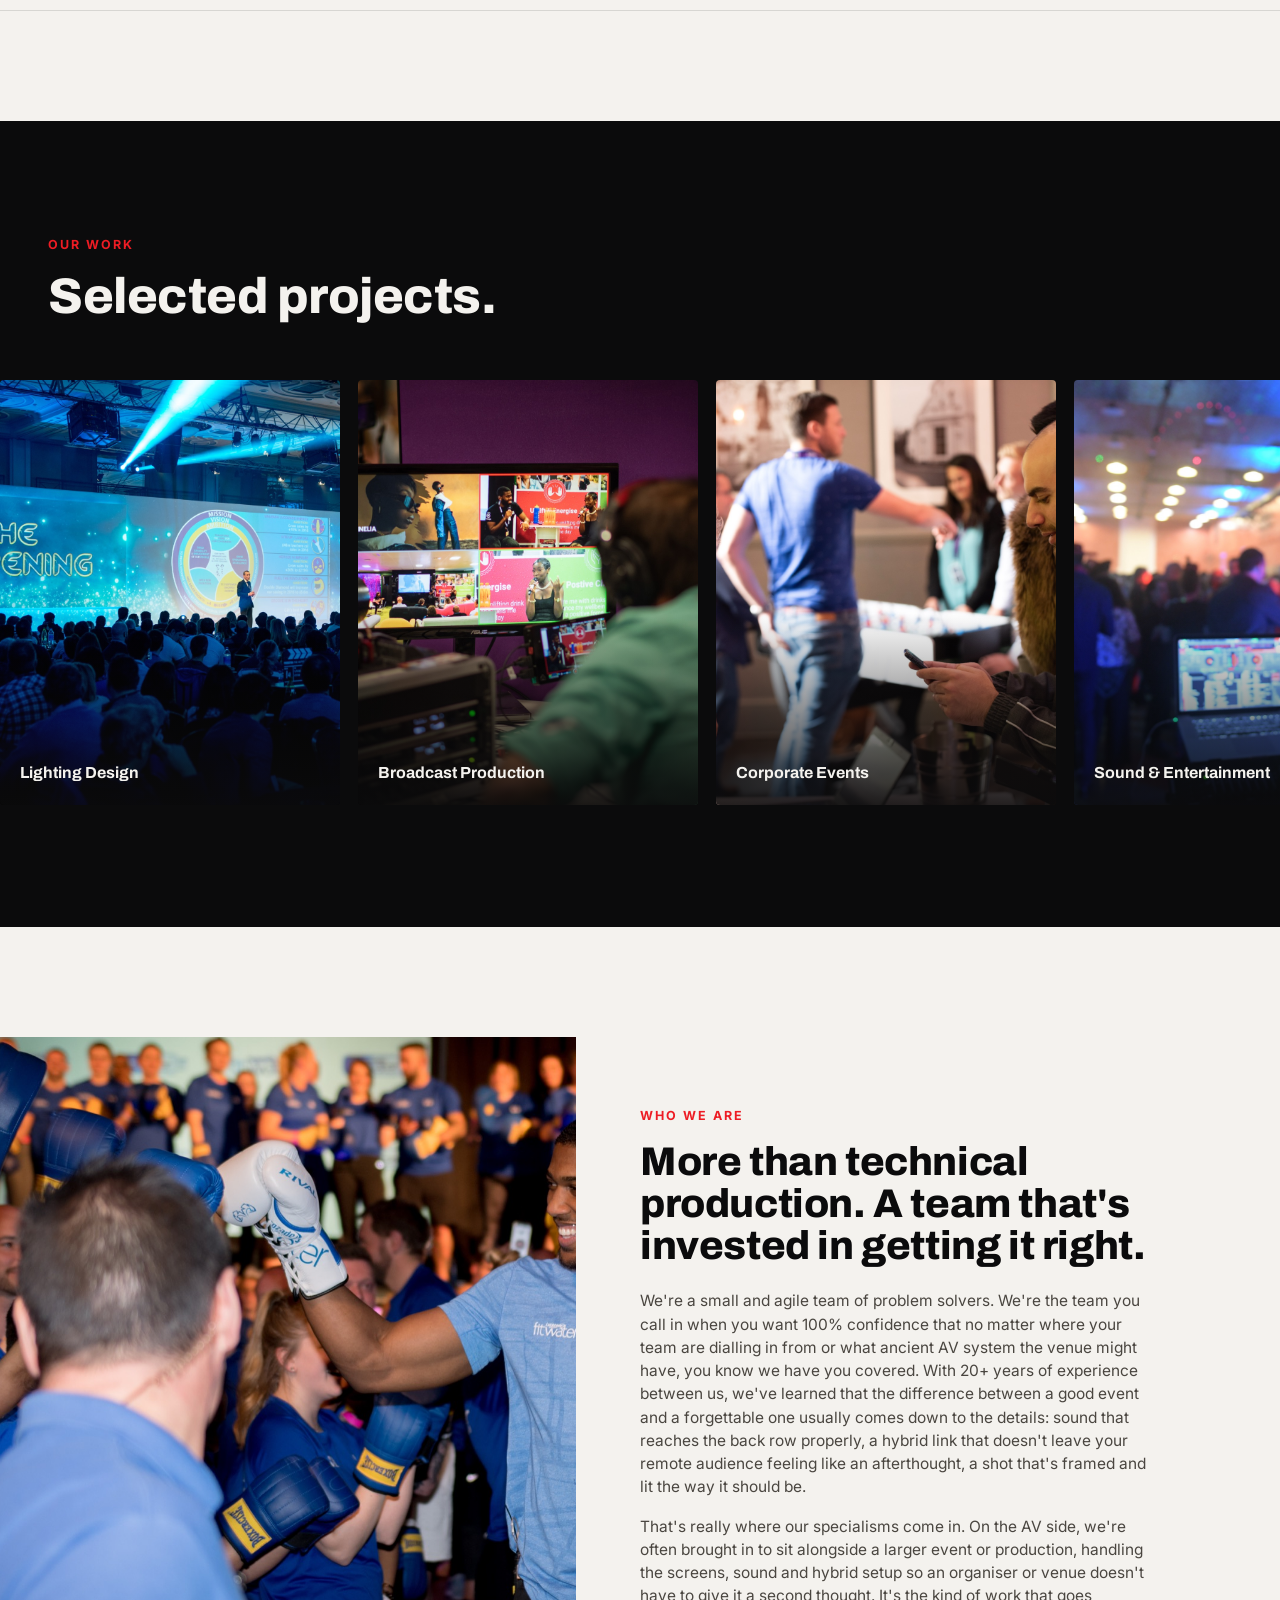
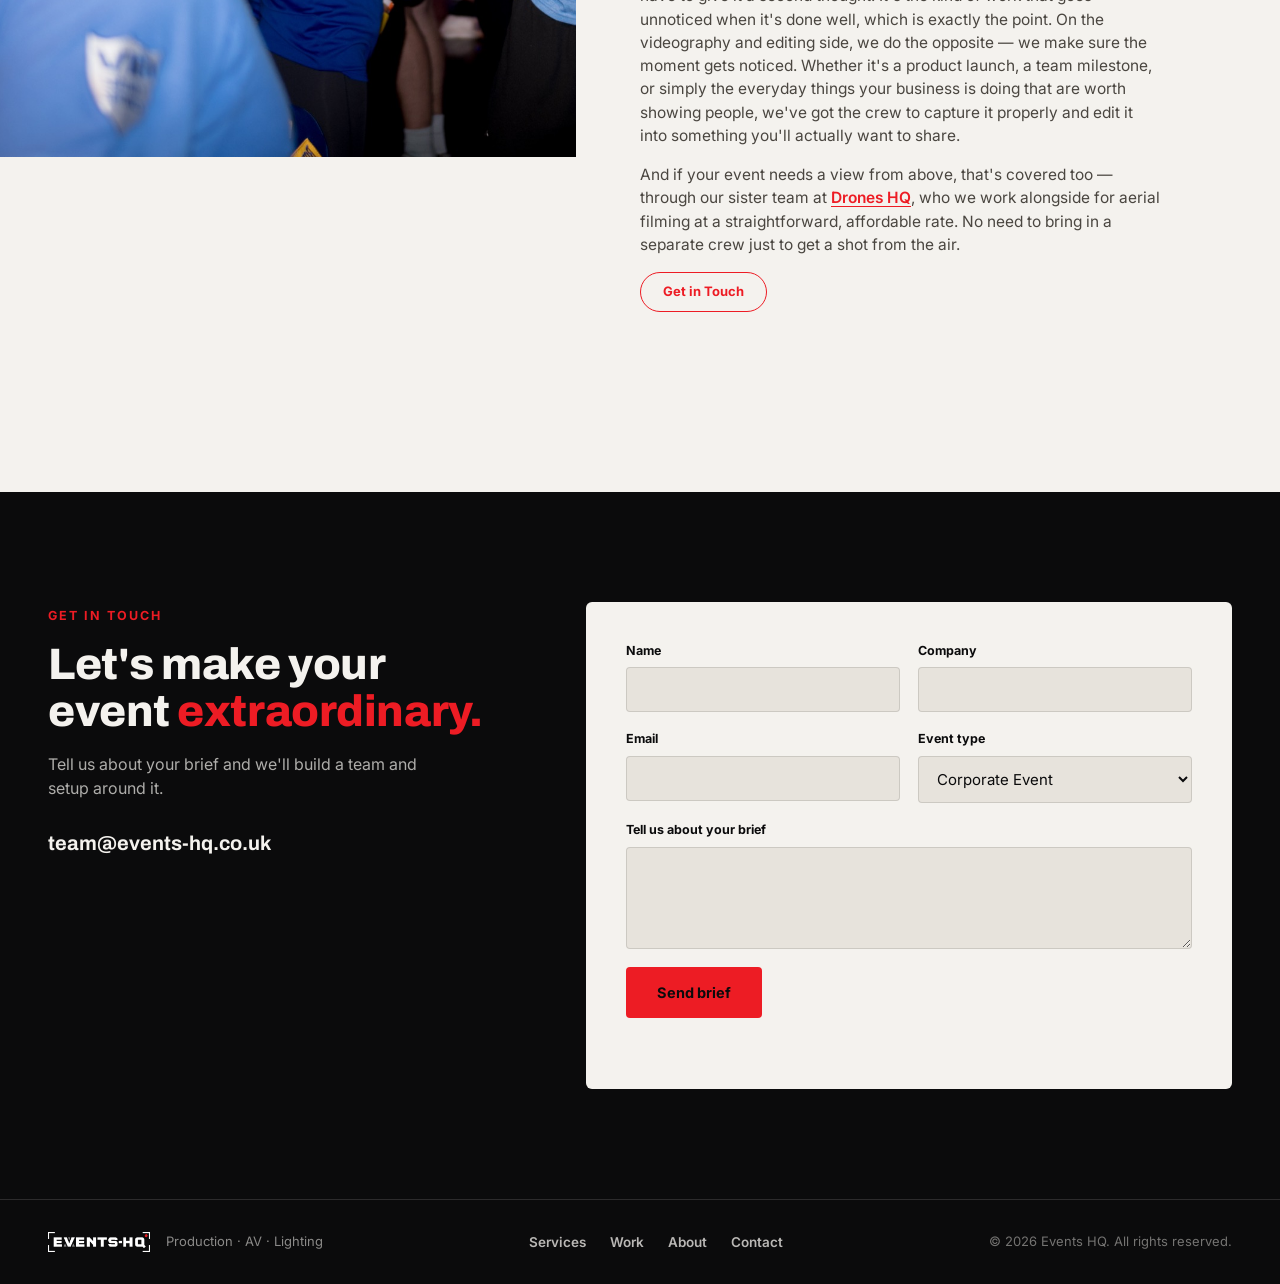
==== commit c8fa9e92: "Style Drones HQ link so it's visually distinct Co-Authored-By: Claude Sonnet 5 <noreply@anthropic.co" ====
--- a/index.html
+++ b/index.html
@@ -173,7 +173,7 @@
       <h2>More than technical production. A team that's invested in getting it right.</h2>
       <p>We're a small and agile team of problem solvers. We're the team you call in when you want 100% confidence that no matter where your team are dialling in from or what ancient AV system the venue might have, you know we have you covered. With 20+ years of experience between us, we've learned that the difference between a good event and a forgettable one usually comes down to the details: sound that reaches the back row properly, a hybrid link that doesn't leave your remote audience feeling like an afterthought, a shot that's framed and lit the way it should be.</p>
       <p>That's really where our specialisms come in. On the AV side, we're often brought in to sit alongside a larger event or production, handling the screens, sound and hybrid setup so an organiser or venue doesn't have to give it a second thought. It's the kind of work that goes unnoticed when it's done well, which is exactly the point. On the videography and editing side, we do the opposite — we make sure the moment gets noticed. Whether it's a product launch, a team milestone, or simply the everyday things your business is doing that are worth showing people, we've got the crew to capture it properly and edit it into something you'll actually want to share.</p>
-      <p>And if your event needs a view from above, that's covered too — through our sister team at <a href="https://www.drones-hq.com/" target="_blank" rel="noopener">Drones HQ</a>, who we work alongside for aerial filming at a straightforward, affordable rate. No need to bring in a separate crew just to get a shot from the air.</p>
+      <p>And if your event needs a view from above, that's covered too — through our sister team at <a href="https://www.drones-hq.com/" target="_blank" rel="noopener" class="inline-link">Drones HQ</a>, who we work alongside for aerial filming at a straightforward, affordable rate. No need to bring in a separate crew just to get a shot from the air.</p>
       <a href="#contact" class="btn btn-outline">Get in Touch</a>
     </div>
   </section>
--- a/styles.css
+++ b/styles.css
@@ -247,6 +247,8 @@
 .about-copy{ padding: 70px 64px; display:flex; flex-direction:column; justify-content:center; }
 .about-copy h2{ font-size: clamp(26px,3.6vw,40px); margin-bottom: 22px; }
 .about-copy p{ color:#4A4640; font-size:15.5px; margin-bottom:16px; max-width: 520px; }
+.inline-link{ color: var(--amber); text-decoration: underline; text-underline-offset: 3px; font-weight:600; }
+.inline-link:hover{ color: var(--ink); }
 .about-tags{ display:flex; gap:10px; flex-wrap:wrap; margin-top:18px; }
 .about-tags li{
   border: 1.5px solid var(--ink); padding: 8px 16px; border-radius:999px; font-size:12.5px; font-weight:700;
